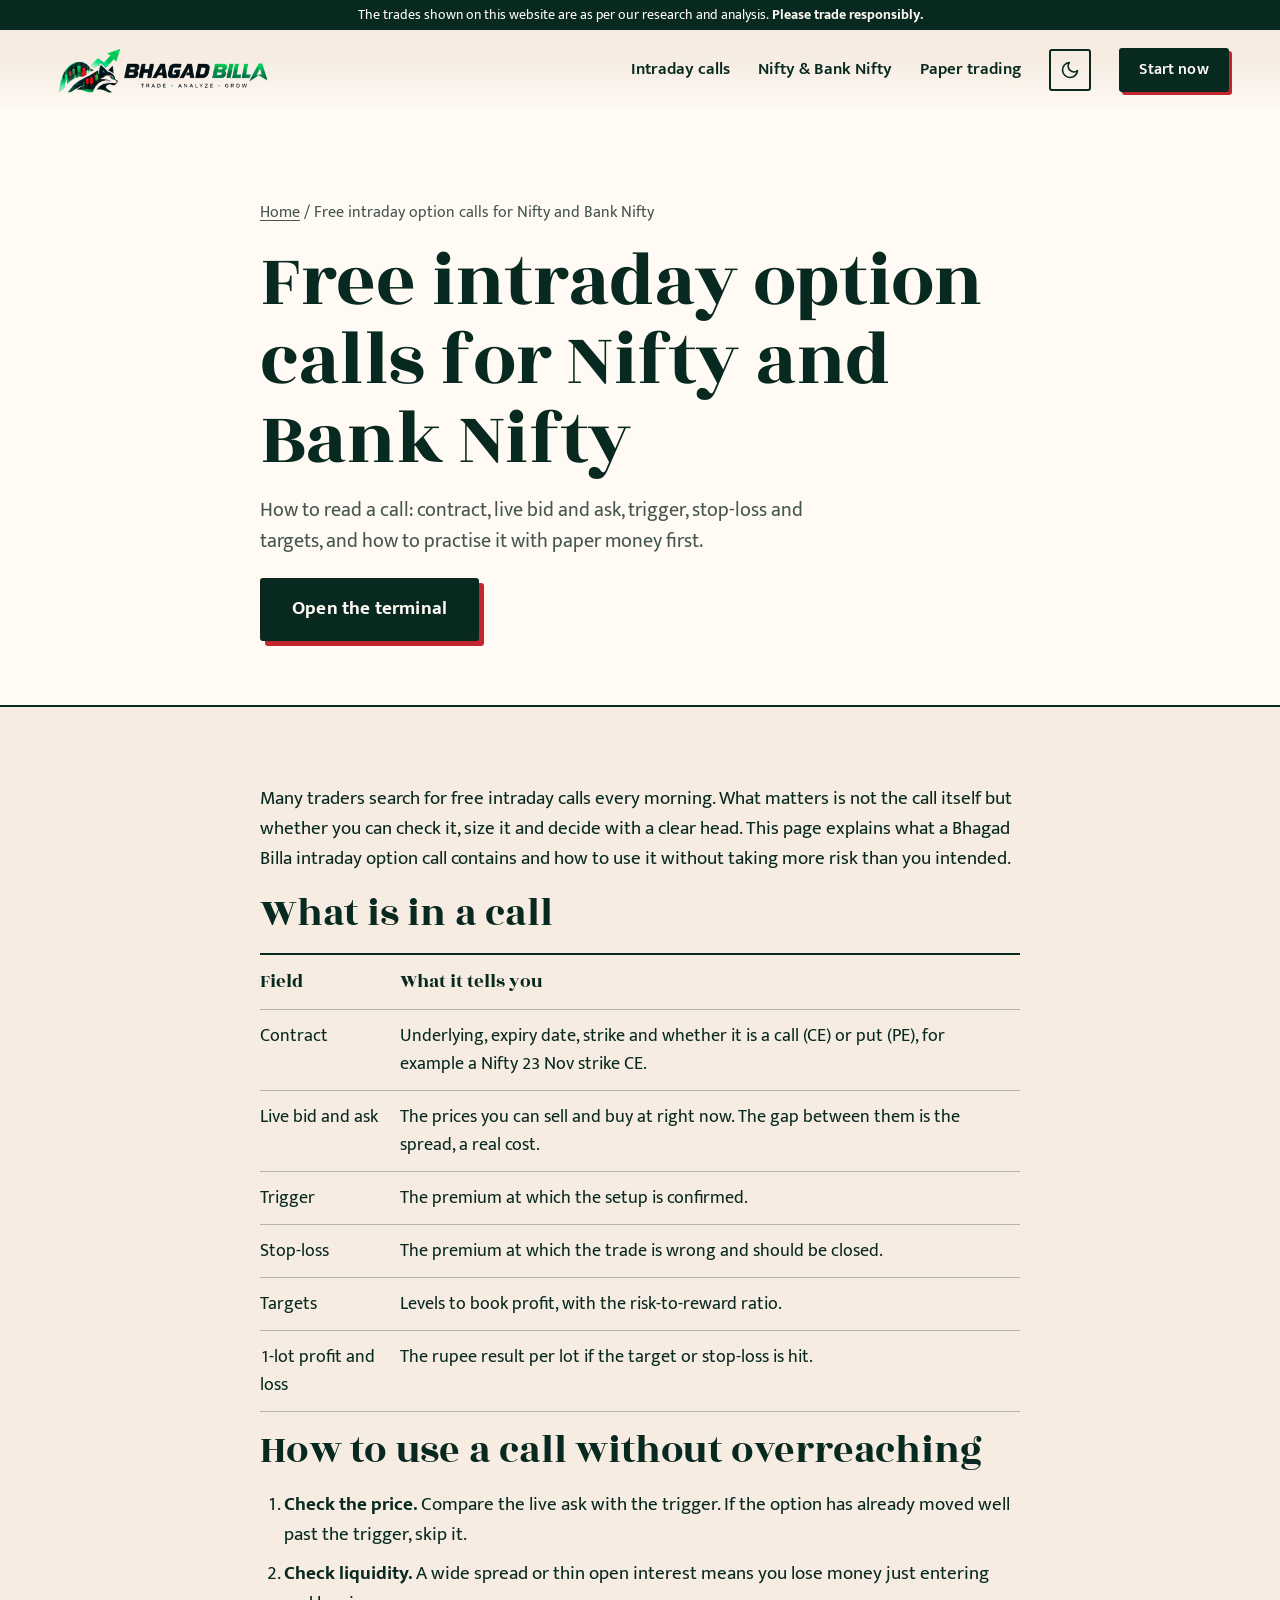
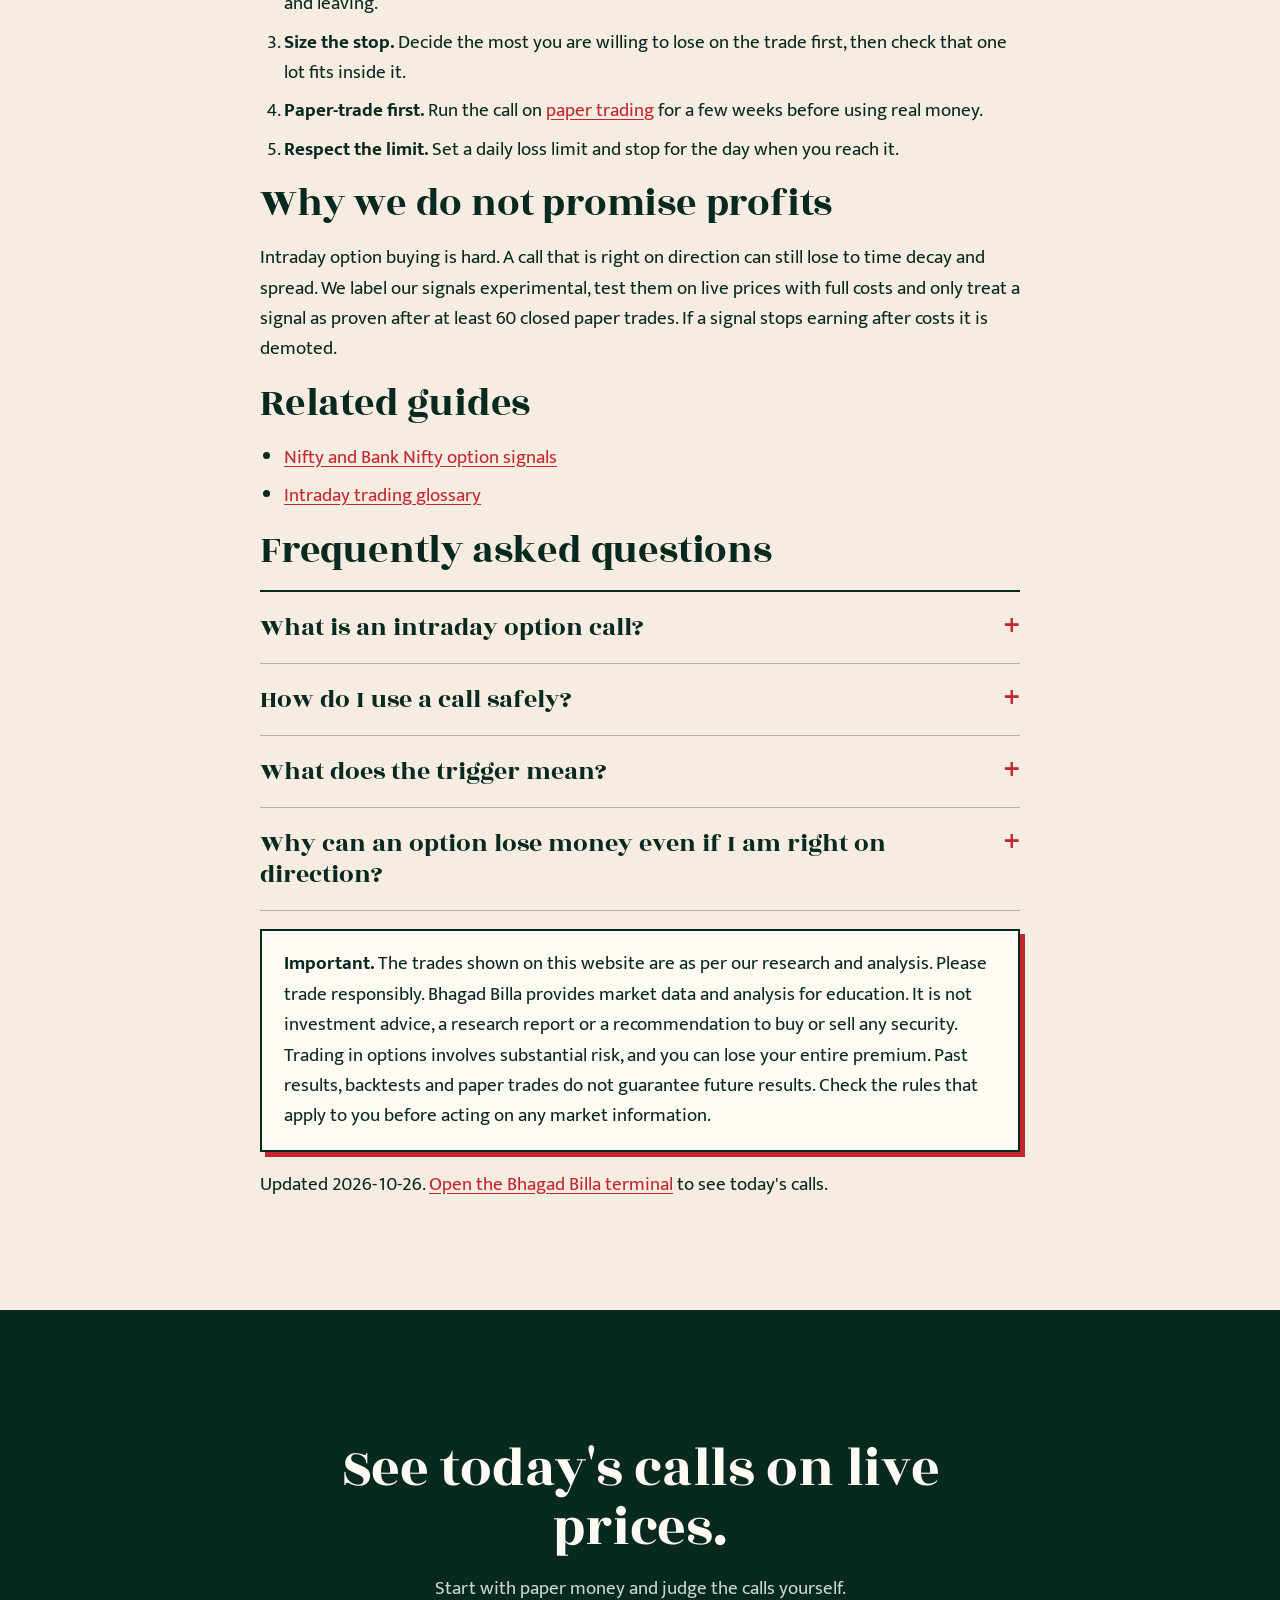
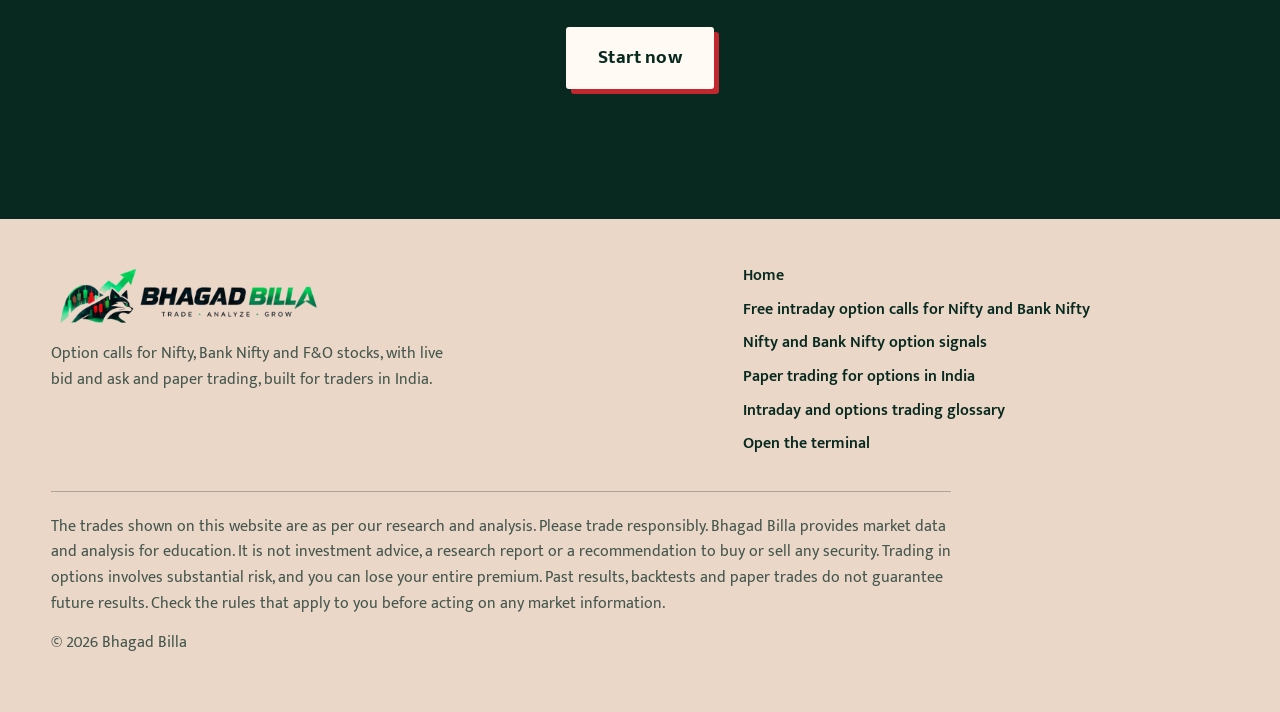
==== free-intraday-option-calls/index.html @ 4a338de1 "feat: initial commit for bhagadbilla.com landing website" ====
<!doctype html>
<html lang="en-IN">
<head>
<meta charset="utf-8">
<meta name="viewport" content="width=device-width, initial-scale=1">
<title>Free Intraday Option Calls: Nifty and Bank Nifty | Bhagad Billa</title>
<meta name="description" content="How to read a call: contract, live bid and ask, trigger, stop-loss and targets, and how to practise it with paper money first.">
<link rel="canonical" href="https://bhagadbilla.com/free-intraday-option-calls/">
<link rel="alternate" hreflang="en-IN" href="https://bhagadbilla.com/free-intraday-option-calls/">
<link rel="alternate" hreflang="x-default" href="https://bhagadbilla.com/free-intraday-option-calls/">
<meta name="ticker-url" content="/api/ticker">
<meta name="robots" content="index,follow,max-image-preview:large,max-snippet:-1,max-video-preview:-1">
<meta name="theme-color" content="#f6ece2">
<meta name="geo.region" content="IN">
<meta name="geo.placename" content="India">
<meta name="language" content="en-IN">
<meta property="og:type" content="article">
<meta property="og:site_name" content="Bhagad Billa">
<meta property="og:locale" content="en_IN">
<meta property="og:title" content="Free Intraday Option Calls: Nifty and Bank Nifty | Bhagad Billa">
<meta property="og:description" content="How to read a call: contract, live bid and ask, trigger, stop-loss and targets, and how to practise it with paper money first.">
<meta property="og:url" content="https://bhagadbilla.com/free-intraday-option-calls/">
<meta property="og:image" content="https://bhagadbilla.com/assets/og.png">
<meta property="og:image:width" content="1200">
<meta property="og:image:height" content="630">
<meta property="og:image:alt" content="Bhagad Billa: paper-craft 3D option chain beside the words See the market move before you put money on it">
<meta name="twitter:card" content="summary_large_image">
<meta name="twitter:title" content="Free Intraday Option Calls: Nifty and Bank Nifty | Bhagad Billa">
<meta name="twitter:description" content="How to read a call: contract, live bid and ask, trigger, stop-loss and targets, and how to practise it with paper money first.">
<meta name="twitter:image" content="https://bhagadbilla.com/assets/og.png">
<link rel="icon" type="image/png" sizes="48x48" href="/assets/favicon-48.png">
<link rel="apple-touch-icon" href="/assets/apple-touch-icon.png">
<link rel="manifest" href="/manifest.webmanifest">
<link rel="preconnect" href="https://fonts.googleapis.com">
<link rel="preconnect" href="https://fonts.gstatic.com" crossorigin>
<link href="https://fonts.googleapis.com/css2?family=Mukta:wght@400;500;600;700&family=Rozha+One&display=swap" rel="stylesheet">
<script>try{var t=localStorage.getItem("bb-theme");document.documentElement.setAttribute("data-theme",t==="dark"?"dark":"light")}catch(e){document.documentElement.setAttribute("data-theme","light")}</script>
<link rel="stylesheet" href="/assets/site.css">
<link rel="stylesheet" href="/assets/theme.css">
<script type="application/ld+json">{"@context": "https://schema.org", "@type": "Organization", "@id": "https://bhagadbilla.com/#org", "name": "Bhagad Billa", "url": "https://bhagadbilla.com/", "logo": "https://bhagadbilla.com/assets/icon.png", "sameAs": ["https://bhagadbilla.tech"], "areaServed": {"@type": "Country", "name": "India"}}</script>
<script type="application/ld+json">{"@context": "https://schema.org", "@type": "WebSite", "@id": "https://bhagadbilla.com/#website", "url": "https://bhagadbilla.com/", "name": "Bhagad Billa", "inLanguage": "en-IN", "publisher": {"@id": "https://bhagadbilla.com/#org"}}</script>
<script type="application/ld+json">{"@context": "https://schema.org", "@type": "BreadcrumbList", "itemListElement": [{"@type": "ListItem", "position": 1, "name": "Home", "item": "https://bhagadbilla.com/"}, {"@type": "ListItem", "position": 2, "name": "Free intraday option calls for Nifty and Bank Nifty", "item": "https://bhagadbilla.com/free-intraday-option-calls/"}]}</script>
<script type="application/ld+json">{"@context": "https://schema.org", "@type": "FAQPage", "mainEntity": [{"@type": "Question", "name": "What is an intraday option call?", "acceptedAnswer": {"@type": "Answer", "text": "It is a suggestion to buy a call (CE) or put (PE) option and close it the same day, with a trigger price to enter, a stop-loss to limit the loss and one or more targets to book profit."}}, {"@type": "Question", "name": "How do I use a call safely?", "acceptedAnswer": {"@type": "Answer", "text": "Check the live bid, ask and spread, size the trade so that a stop-loss hit is a loss you can afford, practise on paper first, and never average down on a losing option."}}, {"@type": "Question", "name": "What does the trigger mean?", "acceptedAnswer": {"@type": "Answer", "text": "The trigger is the premium level at which the setup is confirmed. If the price has already run far above it, the call is stale and is better skipped."}}, {"@type": "Question", "name": "Why can an option lose money even if I am right on direction?", "acceptedAnswer": {"@type": "Answer", "text": "Options lose value with time (theta), can lose value when volatility falls, and cost you the bid-ask spread on entry and exit. A small correct move may not cover these."}}]}</script>
<script type="application/ld+json">{"@context": "https://schema.org", "@type": "Article", "headline": "Free intraday option calls for Nifty and Bank Nifty", "description": "How to read a call: contract, live bid and ask, trigger, stop-loss and targets, and how to practise it with paper money first.", "inLanguage": "en-IN", "dateModified": "2026-10-26", "datePublished": "2026-10-26", "mainEntityOfPage": "https://bhagadbilla.com/free-intraday-option-calls/", "author": {"@id": "https://bhagadbilla.com/#org"}, "publisher": {"@id": "https://bhagadbilla.com/#org"}, "image": "https://bhagadbilla.com/assets/og.png"}</script>
</head>
<body>
<a class="skip" href="#main">Skip to content</a>
<div class="notice" role="note">The trades shown on this website are as per our research and analysis.&nbsp;<b>Please trade responsibly.</b></div>
<header class="top solid">
  <a class="brand" href="/" aria-label="Bhagad Billa home"><img class="l-light" src="/assets/logo-lockup.png" width="378" height="88" alt="Bhagad Billa: trade, analyze, grow"><img class="l-dark" src="/assets/logo-lockup-dark.png" width="378" height="88" alt="" aria-hidden="true"></a>
  <nav aria-label="Main">
    <a href="/free-intraday-option-calls/">Intraday calls</a>
    <a href="/nifty-bank-nifty-option-signals/">Nifty &amp; Bank Nifty</a>
    <a href="/paper-trading-india/">Paper trading</a>
    <button class="theme-toggle" type="button" aria-label="Switch to dark mode" aria-pressed="false"><svg class="moon" viewBox="0 0 24 24" fill="none" stroke="currentColor" stroke-width="2" stroke-linecap="round" stroke-linejoin="round" aria-hidden="true"><path d="M21 12.8A9 9 0 1 1 11.2 3a7 7 0 0 0 9.8 9.8z"/></svg><svg class="sun" viewBox="0 0 24 24" fill="none" stroke="currentColor" stroke-width="2" stroke-linecap="round" aria-hidden="true"><circle cx="12" cy="12" r="4"/><path d="M12 2v2M12 20v2M4.9 4.9l1.4 1.4M17.7 17.7l1.4 1.4M2 12h2M20 12h2M4.9 19.1l1.4-1.4M17.7 6.3l1.4-1.4"/></svg></button>
    <a class="btn small" href="https://bhagadbilla.tech">Start now</a>
  </nav>
</header>

<main id="main">
  <header class="page-hero"><div class="narrow">
    <p class="crumbs"><a href="/">Home</a> / Free intraday option calls for Nifty and Bank Nifty</p>
    <h1 style="font-size:clamp(42px,6vw,80px)">Free intraday option calls for Nifty and Bank Nifty</h1>
    <p class="lede">How to read a call: contract, live bid and ask, trigger, stop-loss and targets, and how to practise it with paper money first.</p>
    <div class="cta-row"><a class="btn" href="https://bhagadbilla.tech">Open the terminal</a></div>
  </div></header>
  <article class="prose"><div class="narrow">

    <p>Many traders search for free intraday calls every morning. What matters is not the call itself but whether you can check it, size it and decide with a clear head. This page explains what a Bhagad Billa intraday option call contains and how to use it without taking more risk than you intended.</p>
    <h2>What is in a call</h2>
    <table><thead><tr><th>Field</th><th>What it tells you</th></tr></thead><tbody>
      <tr><td>Contract</td><td>Underlying, expiry date, strike and whether it is a call (CE) or put (PE), for example a Nifty 23 Nov strike CE.</td></tr>
      <tr><td>Live bid and ask</td><td>The prices you can sell and buy at right now. The gap between them is the spread, a real cost.</td></tr>
      <tr><td>Trigger</td><td>The premium at which the setup is confirmed.</td></tr>
      <tr><td>Stop-loss</td><td>The premium at which the trade is wrong and should be closed.</td></tr>
      <tr><td>Targets</td><td>Levels to book profit, with the risk-to-reward ratio.</td></tr>
      <tr><td>1-lot profit and loss</td><td>The rupee result per lot if the target or stop-loss is hit.</td></tr>
    </tbody></table>
    <h2>How to use a call without overreaching</h2>
    <ol>
      <li><b>Check the price.</b> Compare the live ask with the trigger. If the option has already moved well past the trigger, skip it.</li>
      <li><b>Check liquidity.</b> A wide spread or thin open interest means you lose money just entering and leaving.</li>
      <li><b>Size the stop.</b> Decide the most you are willing to lose on the trade first, then check that one lot fits inside it.</li>
      <li><b>Paper-trade first.</b> Run the call on <a href="/paper-trading-india/">paper trading</a> for a few weeks before using real money.</li>
      <li><b>Respect the limit.</b> Set a daily loss limit and stop for the day when you reach it.</li>
    </ol>
    <h2>Why we do not promise profits</h2>
    <p>Intraday option buying is hard. A call that is right on direction can still lose to time decay and spread. We label our signals experimental, test them on live prices with full costs and only treat a signal as proven after at least 60 closed paper trades. If a signal stops earning after costs it is demoted.</p>
    <h2>Related guides</h2>
    <ul><li><a href="/nifty-bank-nifty-option-signals/">Nifty and Bank Nifty option signals</a></li><li><a href="/intraday-trading-glossary/">Intraday trading glossary</a></li></ul>

<h2>Frequently asked questions</h2><div class="faq"><details><summary>What is an intraday option call?</summary><p>It is a suggestion to buy a call (CE) or put (PE) option and close it the same day, with a trigger price to enter, a stop-loss to limit the loss and one or more targets to book profit.</p></details><details><summary>How do I use a call safely?</summary><p>Check the live bid, ask and spread, size the trade so that a stop-loss hit is a loss you can afford, practise on paper first, and never average down on a losing option.</p></details><details><summary>What does the trigger mean?</summary><p>The trigger is the premium level at which the setup is confirmed. If the price has already run far above it, the call is stale and is better skipped.</p></details><details><summary>Why can an option lose money even if I am right on direction?</summary><p>Options lose value with time (theta), can lose value when volatility falls, and cost you the bid-ask spread on entry and exit. A small correct move may not cover these.</p></details></div>
    <div class="callout"><b>Important.</b> The trades shown on this website are as per our research and analysis. Please trade responsibly. Bhagad Billa provides market data and analysis for education. It is not investment advice, a research report or a recommendation to buy or sell any security. Trading in options involves substantial risk, and you can lose your entire premium. Past results, backtests and paper trades do not guarantee future results. Check the rules that apply to you before acting on any market information.</div>
    <p>Updated 2026-10-26. <a href="https://bhagadbilla.tech">Open the Bhagad Billa terminal</a> to see today's calls.</p>
  </div></article>
  <section class="block closing"><div class="wrap"><h2>See today's calls on live prices.</h2>
    <p class="sub">Start with paper money and judge the calls yourself.</p><div class="cta-row"><a class="btn" href="https://bhagadbilla.tech">Start now</a></div></div></section>
</main>

<footer>
  <div class="wrap">
    <div class="cols">
      <div><a class="brand" href="/"><img class="l-light" src="/assets/logo-lockup.png" width="378" height="88" alt="Bhagad Billa: trade, analyze, grow"><img class="l-dark" src="/assets/logo-lockup-dark.png" width="378" height="88" alt="" aria-hidden="true"></a>
        <p style="margin-top:14px;max-width:46ch">Option calls for Nifty, Bank Nifty and F&amp;O stocks, with live bid and ask and paper trading, built for traders in India.</p></div>
      <nav aria-label="Footer"><a href="/">Home</a><a href="/free-intraday-option-calls/">Free intraday option calls for Nifty and Bank Nifty</a><a href="/nifty-bank-nifty-option-signals/">Nifty and Bank Nifty option signals</a><a href="/paper-trading-india/">Paper trading for options in India</a><a href="/intraday-trading-glossary/">Intraday and options trading glossary</a><a href="https://bhagadbilla.tech">Open the terminal</a></nav>
    </div>
    <p class="legal">The trades shown on this website are as per our research and analysis. Please trade responsibly. Bhagad Billa provides market data and analysis for education. It is not investment advice, a research report or a recommendation to buy or sell any security. Trading in options involves substantial risk, and you can lose your entire premium. Past results, backtests and paper trades do not guarantee future results. Check the rules that apply to you before acting on any market information.</p>
    <p style="margin-top:14px">&copy; <span id="yr">2026</span> Bhagad Billa</p>
  </div>
</footer>
<script src="/assets/site.js" defer></script>
<script src="/assets/theme.js" defer></script>
</body>
</html>
---- assets/site.css ----
:root{
  --paper:#f6ece2;--paper-2:#fffaf4;--paper-3:#ead7c7;
  --ink:#08291f;--ink-2:#14503c;--muted:#44564d;
  --up:#0f8a52;--down:#c2262e;
  --rule:rgba(14,47,38,.28);
  --display:"Rozha One",Georgia,"Times New Roman",serif;
  --body:"Mukta","Segoe UI",system-ui,sans-serif;
}
*{box-sizing:border-box;margin:0;padding:0}
html{scroll-behavior:smooth}
body{background:var(--paper);color:var(--ink);font-family:var(--body);font-size:19px;line-height:1.6;-webkit-font-smoothing:antialiased;font-variant-numeric:tabular-nums}
a{color:inherit}
img,svg{max-width:100%}
:focus-visible{outline:3px solid var(--down);outline-offset:3px}
.skip{position:absolute;left:-999px;top:8px;background:var(--ink);color:var(--paper-2);padding:10px 16px;z-index:50}
.skip:focus{left:8px}

/* header */
.top{position:fixed;inset:0 0 auto 0;z-index:20;display:flex;align-items:center;justify-content:space-between;padding:14px max(20px,4vw);background:linear-gradient(var(--paper) 40%,rgba(var(--fade),0))}
.top.solid{background:var(--paper);border-bottom:2px solid var(--ink)}
.brand{display:flex;align-items:center;gap:11px;text-decoration:none;font-family:var(--display);font-size:22px;line-height:1}
.brand img{display:block;height:52px;width:auto}
.top nav{display:flex;gap:28px;align-items:center}
.top nav a{text-decoration:none;font-weight:600;font-size:17px}
.top nav a:not(.btn):hover{text-decoration:underline;text-decoration-thickness:2px;text-underline-offset:5px}

.btn{display:inline-flex;align-items:center;justify-content:center;padding:14px 30px;border-radius:3px;background:var(--ink);color:var(--paper-2);font-family:var(--body);font-weight:700;font-size:19px;letter-spacing:.01em;text-decoration:none;border:2px solid var(--ink);cursor:pointer;box-shadow:5px 5px 0 var(--down);transition:transform .14s ease,box-shadow .14s ease}
.btn:hover{transform:translate(-2px,-2px);box-shadow:7px 7px 0 var(--down)}
.btn:active{transform:translate(3px,3px);box-shadow:2px 2px 0 var(--down)}
.btn.small{padding:7px 18px;font-size:16px;box-shadow:3px 3px 0 var(--down)}
.btn.ghost{background:transparent;color:var(--ink);box-shadow:none}
.btn.ghost:hover{background:var(--paper-2);transform:none;box-shadow:none}
.top nav a.btn,.top nav a.btn:hover{color:var(--paper-2)}

/* hero */
.hero{position:relative;min-height:100svh;display:flex;flex-direction:column;justify-content:flex-end;overflow:hidden;background:var(--paper)}
#scene{position:absolute;inset:0;width:100%;height:100%;display:block}
.hero::after{content:"";position:absolute;inset:0;pointer-events:none;background:linear-gradient(90deg,var(--paper) 0%,rgba(var(--fade),.9) 36%,rgba(var(--fade),0) 62%)}
.hero-inner{position:relative;z-index:5;padding:104px max(20px,4vw) 28px}
.hero-copy{max-width:640px}
h1{font-family:var(--display);font-weight:400;font-size:clamp(38px,5.2vw,78px);line-height:1.03;letter-spacing:-.01em}
.lede{margin-top:22px;max-width:50ch;color:var(--muted);font-size:clamp(19px,1.6vw,22px);line-height:1.5}
.cta-row{display:flex;flex-wrap:wrap;gap:20px;margin-top:28px}
.fine{margin-top:22px;color:var(--muted);font-size:15.5px;max-width:58ch}
.scene-cap{position:absolute;right:max(20px,4vw);top:84px;z-index:6;font-size:14.5px;color:var(--muted);text-align:right;max-width:34ch;line-height:1.4}
.scene-cap i{display:inline-block;width:11px;height:11px;margin:0 5px 0 12px;vertical-align:-1px}
#tip{position:fixed;z-index:30;pointer-events:none;opacity:0;transition:opacity .12s;background:var(--ink);color:var(--paper-2);padding:8px 12px;font-size:15px;max-width:270px;border-radius:3px}

/* live market row */
.mkt{position:relative;z-index:7;display:grid;grid-template-columns:repeat(3,1fr);border-top:2px solid var(--ink);background:rgba(var(--fade),.92);backdrop-filter:blur(3px)}
.mkt[hidden]{display:none}
.mkt-head,.mkt-foot{grid-column:1/-1;padding:10px max(20px,4vw)}
.mkt-head{display:flex;align-items:center;gap:14px;border-bottom:1px solid var(--rule)}
.mkt-foot{font-size:13.5px;color:var(--muted);border-top:1px solid var(--rule)}
.pill{display:inline-flex;align-items:center;gap:8px;font-size:15px;font-weight:700}
.pill::before{content:"";width:10px;height:10px;border-radius:50%;background:currentColor}
.pill.live{color:var(--up)}.pill.live::before{animation:pulse 1.5s infinite}
.pill.closed{color:var(--down)}
@keyframes pulse{50%{opacity:.2}}
.mkt-row{display:flex;flex-direction:column;padding:14px max(20px,2vw) 12px;border-right:1px solid var(--rule)}
.mkt-row:nth-of-type(4){border-right:0}
.mkt-name{font-weight:700;font-size:15.5px;letter-spacing:.02em;color:var(--muted)}
.mkt-px{font-family:var(--display);font-size:clamp(28px,3.4vw,46px);line-height:1.1}
.mkt-chg{font-weight:700;font-size:17px}
.up{color:var(--up)}.down{color:var(--down)}
.flash-up{animation:fu 1s}.flash-down{animation:fd 1s}
@keyframes fu{from{background:rgba(23,114,79,.25)}}
@keyframes fd{from{background:rgba(181,36,42,.22)}}

/* ticker tape */
.ticker{background:var(--ink);color:var(--paper-2);overflow:hidden;white-space:nowrap}
.ticker .track{display:inline-flex;gap:46px;padding:13px 0;animation:slide 60s linear infinite;font-weight:600;font-size:17px}
.ticker .track b{color:var(--paper-2);font-weight:700}
.ticker .track b.up,.ticker .track em.up{color:#8fe0b6}
.ticker .track b.down,.ticker .track em.down{color:#ff9b96}
.ticker .track em{font-style:normal;font-size:15px;margin-left:3px}
@keyframes slide{to{transform:translateX(-33.33%)}}

/* sections */
section.block{padding:clamp(70px,10vw,130px) max(20px,4vw)}
section.alt{background:var(--paper-2);border-block:2px solid var(--ink)}
.wrap{max-width:1180px;margin:0 auto}
.narrow{max-width:760px;margin:0 auto}
h2{font-family:var(--display);font-weight:400;font-size:clamp(32px,4.4vw,58px);line-height:1.05;letter-spacing:-.005em;max-width:20ch}
h3{font-family:var(--display);font-weight:400;font-size:24px;line-height:1.15}
.sub{margin-top:18px;color:var(--muted);max-width:58ch}

/* specimen slip */
.specimen{display:grid;grid-template-columns:minmax(0,.95fr) minmax(0,1.05fr);gap:clamp(30px,6vw,90px);align-items:start;margin-top:56px}
.slip{position:relative;background:var(--paper-2);border:2px solid var(--ink);padding:26px 26px 22px;box-shadow:8px 8px 0 var(--ink);transform:rotate(-1.2deg)}
.slip .stamp{position:absolute;top:-16px;right:18px;background:var(--down);color:var(--paper-2);font-weight:700;font-size:14px;padding:3px 12px;transform:rotate(3deg)}
.slip h3{font-size:30px}
.slip table{width:100%;border-collapse:collapse;margin-top:16px;font-size:18px}
.slip td{padding:9px 0;border-top:1px dashed var(--rule)}
.slip td:last-child{text-align:right;font-weight:700}
.slip .note{margin-top:14px;padding-top:12px;border-top:2px solid var(--ink);font-size:14.5px;color:var(--muted)}
.defs{display:grid;gap:0}
.defs div{padding:20px 0 20px 22px;border-left:4px solid var(--ink);border-bottom:1px solid var(--rule)}
.defs div:nth-child(2){border-left-color:var(--up)}
.defs div:nth-child(3){border-left-color:var(--down)}
.defs div:nth-child(4){border-left-color:var(--ink-2)}
.defs h3{margin-bottom:6px}
.defs p{color:var(--muted);max-width:52ch}

/* steps */
.steps{list-style:none;counter-reset:s;margin-top:54px;display:grid;grid-template-columns:repeat(5,1fr);gap:0;border-top:2px solid var(--ink)}
.steps li{counter-increment:s;padding:24px 22px 8px 0;margin-right:22px;border-right:1px solid var(--rule)}
.steps li:last-child{border-right:0;margin-right:0}
.steps li::before{content:counter(s);display:block;font-family:var(--display);font-size:64px;line-height:1;color:var(--down);margin-bottom:12px}
.steps h3{font-size:22px;margin-bottom:8px}
.steps p{color:var(--muted);font-size:17px;line-height:1.5}

/* contents list */
.toc{margin-top:46px;border-top:2px solid var(--ink)}
.toc a{display:flex;align-items:baseline;gap:14px;padding:20px 0;border-bottom:1px solid var(--rule);text-decoration:none}
.toc a:hover .t{color:var(--down)}
.toc .t{font-family:var(--display);font-size:clamp(22px,2.6vw,32px);line-height:1.1}
.toc .lead{flex:1;border-bottom:2px dotted var(--rule);transform:translateY(-5px);min-width:30px}
.toc .d{color:var(--muted);font-size:17px;max-width:34ch;text-align:right}

/* ledger */
.proof{display:grid;grid-template-columns:1fr 1fr;gap:clamp(30px,6vw,90px);align-items:start}
.ledger{border:2px solid var(--ink);background:var(--paper);box-shadow:8px 8px 0 var(--ink)}
.ledger h3{padding:16px 22px;border-bottom:2px solid var(--ink);background:var(--ink);color:var(--paper-2);font-size:22px}
.ledger ul{list-style:none}
.ledger li{display:grid;grid-template-columns:120px 1fr;gap:12px;padding:16px 22px;border-top:1px solid var(--rule);color:var(--muted);font-size:17.5px;line-height:1.45}
.ledger li:first-child{border-top:0}
.ledger li b{color:var(--ink);font-weight:700}

/* faq */
.faq{margin-top:44px;border-top:2px solid var(--ink)}
.faq details{border-bottom:1px solid var(--rule);padding:20px 0}
.faq summary{cursor:pointer;list-style:none;font-family:var(--display);font-size:clamp(20px,2.2vw,26px);line-height:1.2;display:flex;justify-content:space-between;gap:20px}
.faq summary::-webkit-details-marker{display:none}
.faq summary::after{content:"+";color:var(--down);font-family:var(--body);font-weight:700;font-size:28px;line-height:1}
.faq details[open] summary::after{content:"\2212"}
.faq p{margin-top:14px;color:var(--muted);max-width:66ch}

/* article pages */
.page-hero{padding:clamp(120px,15vw,170px) max(20px,4vw) clamp(40px,6vw,64px);background:var(--paper-2);border-bottom:2px solid var(--ink)}
.page-hero h1{font-size:clamp(36px,5.4vw,72px)}
.crumbs{font-size:16px;color:var(--muted);margin-bottom:16px}
.crumbs a{text-decoration:underline;text-underline-offset:3px}
.prose{padding:clamp(40px,6vw,80px) max(20px,4vw) clamp(60px,9vw,110px)}
.prose .narrow>*+*{margin-top:18px}
.prose h2{margin-top:54px;max-width:none;font-size:clamp(28px,3.2vw,40px)}
.prose h3{margin-top:28px}
.prose ul,.prose ol{padding-left:24px}.prose li+li{margin-top:8px}
.prose a{color:var(--down);text-underline-offset:3px}
.prose table{width:100%;border-collapse:collapse;font-size:17.5px;border-top:2px solid var(--ink)}
.prose th,.prose td{text-align:left;padding:12px 14px 12px 0;border-bottom:1px solid var(--rule);vertical-align:top}
.prose th{font-family:var(--display);font-weight:400;font-size:19px}
.callout{border:2px solid var(--ink);background:var(--paper-2);padding:18px 22px;box-shadow:5px 5px 0 var(--down)}

.closing{background:var(--ink);color:var(--paper-2);text-align:center;border-top:2px solid var(--ink)}
.closing h2{margin:0 auto}.closing .sub{margin:16px auto 0;color:#c9d6cf}.closing .cta-row{justify-content:center}
.closing .btn{background:var(--paper-2);color:var(--ink);border-color:var(--paper-2);box-shadow:5px 5px 0 var(--down)}

footer{padding:44px max(20px,4vw) 56px;background:var(--paper-3);border-top:2px solid var(--ink);font-size:16px;color:var(--muted)}
footer .cols{display:grid;grid-template-columns:1.3fr 1fr;gap:30px 60px}
footer nav{display:grid;gap:8px;align-content:start}
footer nav a{text-decoration:none;font-weight:600;color:var(--ink)}footer nav a:hover{text-decoration:underline}
footer .brand{color:var(--ink)}footer .brand img{height:64px}
footer .legal{margin-top:34px;padding-top:22px;border-top:1px solid var(--rule);max-width:100ch}

@media (max-width:980px){
  .specimen,.proof,footer .cols{grid-template-columns:1fr}
  .steps{grid-template-columns:1fr}
  .steps li{border-right:0;border-bottom:1px solid var(--rule);margin:0;padding:20px 0}
  .toc .d{display:none}
  .top nav a:not(.btn){display:none}
  .mkt{grid-template-columns:1fr}
  .mkt-row{border-right:0;border-top:1px solid var(--rule);flex-direction:row;align-items:baseline;justify-content:space-between;gap:12px;flex-wrap:wrap}
  .scene-cap{display:none}
  .hero::after{background:linear-gradient(0deg,var(--paper) 14%,rgba(var(--fade),.8) 55%,rgba(var(--fade),.2) 100%)}
  .ledger li{grid-template-columns:1fr}
}
@media (prefers-reduced-motion:reduce){
  html{scroll-behavior:auto}.btn{transition:none}.ticker .track{animation:none}
}

/* compliance notice, fixed above the header on every page */
.notice{position:fixed;inset:0 0 auto 0;z-index:30;height:30px;display:flex;align-items:center;justify-content:center;padding:0 12px;background:var(--ink);color:var(--paper-2);font-size:14px;text-align:center;white-space:nowrap;overflow:hidden;text-overflow:ellipsis}
.notice b{font-weight:700}
.top{top:30px}
.hero-inner{padding-top:134px}
.page-hero{padding-top:clamp(150px,17vw,200px)}
:root[data-theme="dark"] .notice{background:#031510;color:var(--ink);border-bottom:1px solid var(--rule)}
@media (max-width:640px){.notice{font-size:12px;height:auto;min-height:30px;white-space:normal;padding:4px 10px;line-height:1.25}.top{top:40px}.hero-inner{padding-top:150px}}
.scene-cap{top:122px}
.btn{white-space:nowrap}
@media (max-width:640px){.btn.small{padding:7px 14px;font-size:15px}.brand img{height:44px}}
.hero-inner{padding-top:104px}
.fine{max-width:72ch}
.scene-cap{background:rgba(var(--fade),.82);padding:6px 10px;border-radius:3px}
h1{font-size:clamp(36px,4.5vw,66px)}
.page-hero h1{font-size:clamp(34px,5vw,68px)}
.hero-inner{padding-top:92px;padding-bottom:20px}
.lede{margin-top:16px}.cta-row{margin-top:22px}.fine{margin-top:14px;font-size:14.5px}
@media (max-width:980px){.hero-inner{padding-top:150px}}
---- assets/theme.css ----
/* Ivory (default) + deep-emerald dark. Loaded after site.css; only tokens and the few places that need theme-specific values. */
:root{
  --paper:#f6ece2;--paper-2:#fffaf4;--paper-3:#ead7c7;
  --ink:#08291f;--ink-2:#14503c;--muted:#44564d;
  --up:#0f8a52;--down:#c2262e;
  --rule:rgba(8,41,31,.28);
  --shadow:#08291f;
  --fade:246,236,226;
}
:root[data-theme="dark"]{
  --paper:#07211b;--paper-2:#0d2d24;--paper-3:#0a261e;
  --ink:#e9f2ea;--ink-2:#b9d3c3;--muted:#a8bdb0;
  --up:#46d98f;--down:#ff7b75;
  --rule:rgba(233,242,234,.2);
  --shadow:#02100c;
  --fade:7,33,27;
  color-scheme:dark;
}
.top{background:linear-gradient(var(--paper) 40%,rgba(var(--fade),0))}
.top.solid{background:var(--paper)}
.hero::after{background:linear-gradient(90deg,var(--paper) 0%,rgba(var(--fade),.9) 36%,rgba(var(--fade),0) 62%)}
.mkt{background:rgba(var(--fade),.9)}
.slip,.ledger,.callout{box-shadow:8px 8px 0 var(--shadow)}
.callout{box-shadow:5px 5px 0 var(--down)}
@media (max-width:980px){.hero::after{background:linear-gradient(0deg,var(--paper) 14%,rgba(var(--fade),.8) 55%,rgba(var(--fade),.2) 100%)}}

/* logos swap with the theme */
.brand .l-dark{display:none}
:root[data-theme="dark"] .brand .l-light{display:none}
:root[data-theme="dark"] .brand .l-dark{display:block}

/* dark-only fixes where "ink" is used as a surface */
:root[data-theme="dark"] .ticker{background:#031510;border-block:1px solid var(--rule)}
:root[data-theme="dark"] .ticker .track b{color:var(--ink)}
:root[data-theme="dark"] .ledger h3{background:var(--paper-3);color:var(--ink);border-bottom-color:var(--rule)}
:root[data-theme="dark"] .closing{background:#0f3a2e;color:var(--ink)}
:root[data-theme="dark"] .closing .sub{color:var(--muted)}
:root[data-theme="dark"] .closing .btn{background:var(--ink);color:#07211b;border-color:var(--ink)}
:root[data-theme="dark"] footer{background:#05160f}
:root[data-theme="dark"] .skip{color:#07211b}
:root[data-theme="dark"] #tip{background:var(--ink);color:#07211b}
:root[data-theme="dark"] .btn{color:#07211b}
:root[data-theme="dark"] .top nav a.btn,:root[data-theme="dark"] .top nav a.btn:hover{color:#07211b}
:root[data-theme="dark"] .btn.ghost{color:var(--ink);background:transparent}
:root[data-theme="dark"] .btn.ghost:hover{background:var(--paper-2)}
:root[data-theme="dark"] .slip .stamp{color:#07211b}

/* toggle */
.theme-toggle{display:inline-grid;place-items:center;width:42px;height:42px;border:2px solid var(--ink);background:transparent;color:var(--ink);border-radius:3px;cursor:pointer}
.theme-toggle:hover{background:var(--paper-2)}
.theme-toggle svg{width:20px;height:20px}
.theme-toggle .sun{display:none}
:root[data-theme="dark"] .theme-toggle .sun{display:block}
:root[data-theme="dark"] .theme-toggle .moon{display:none}
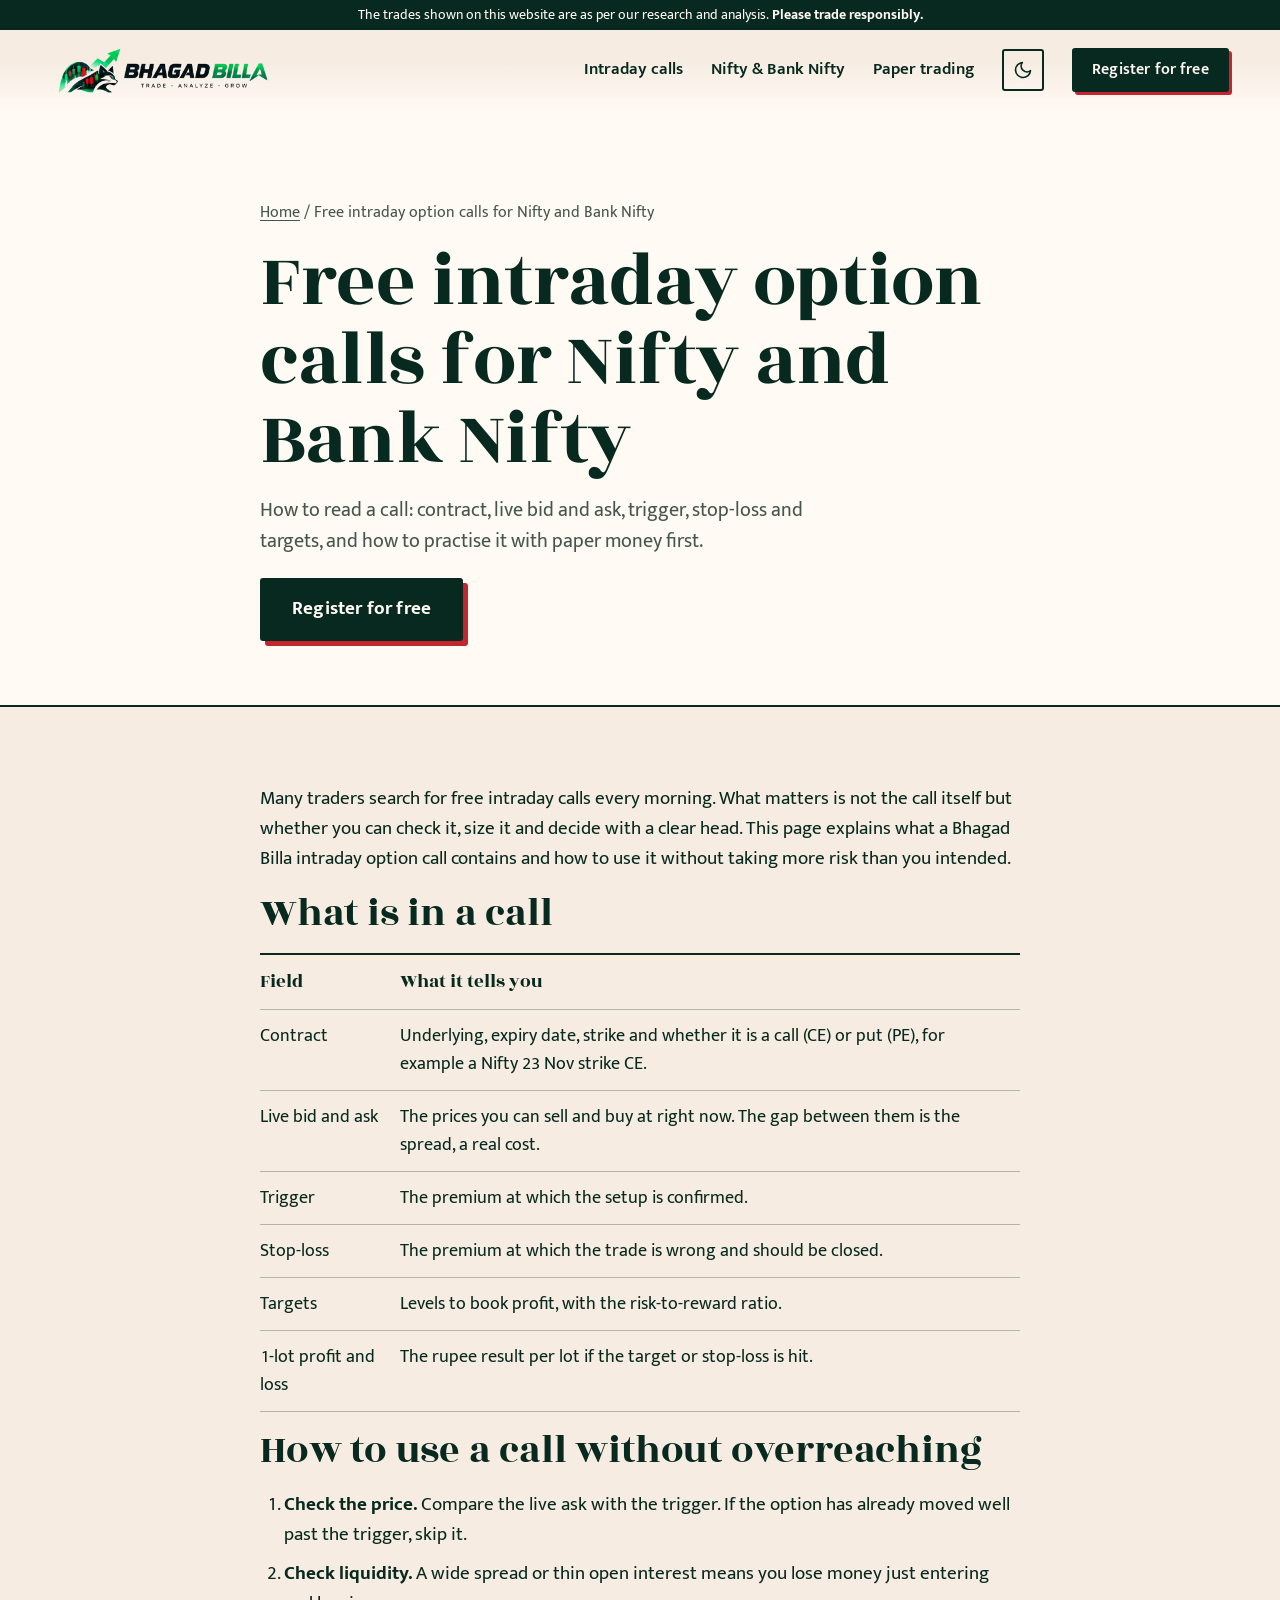
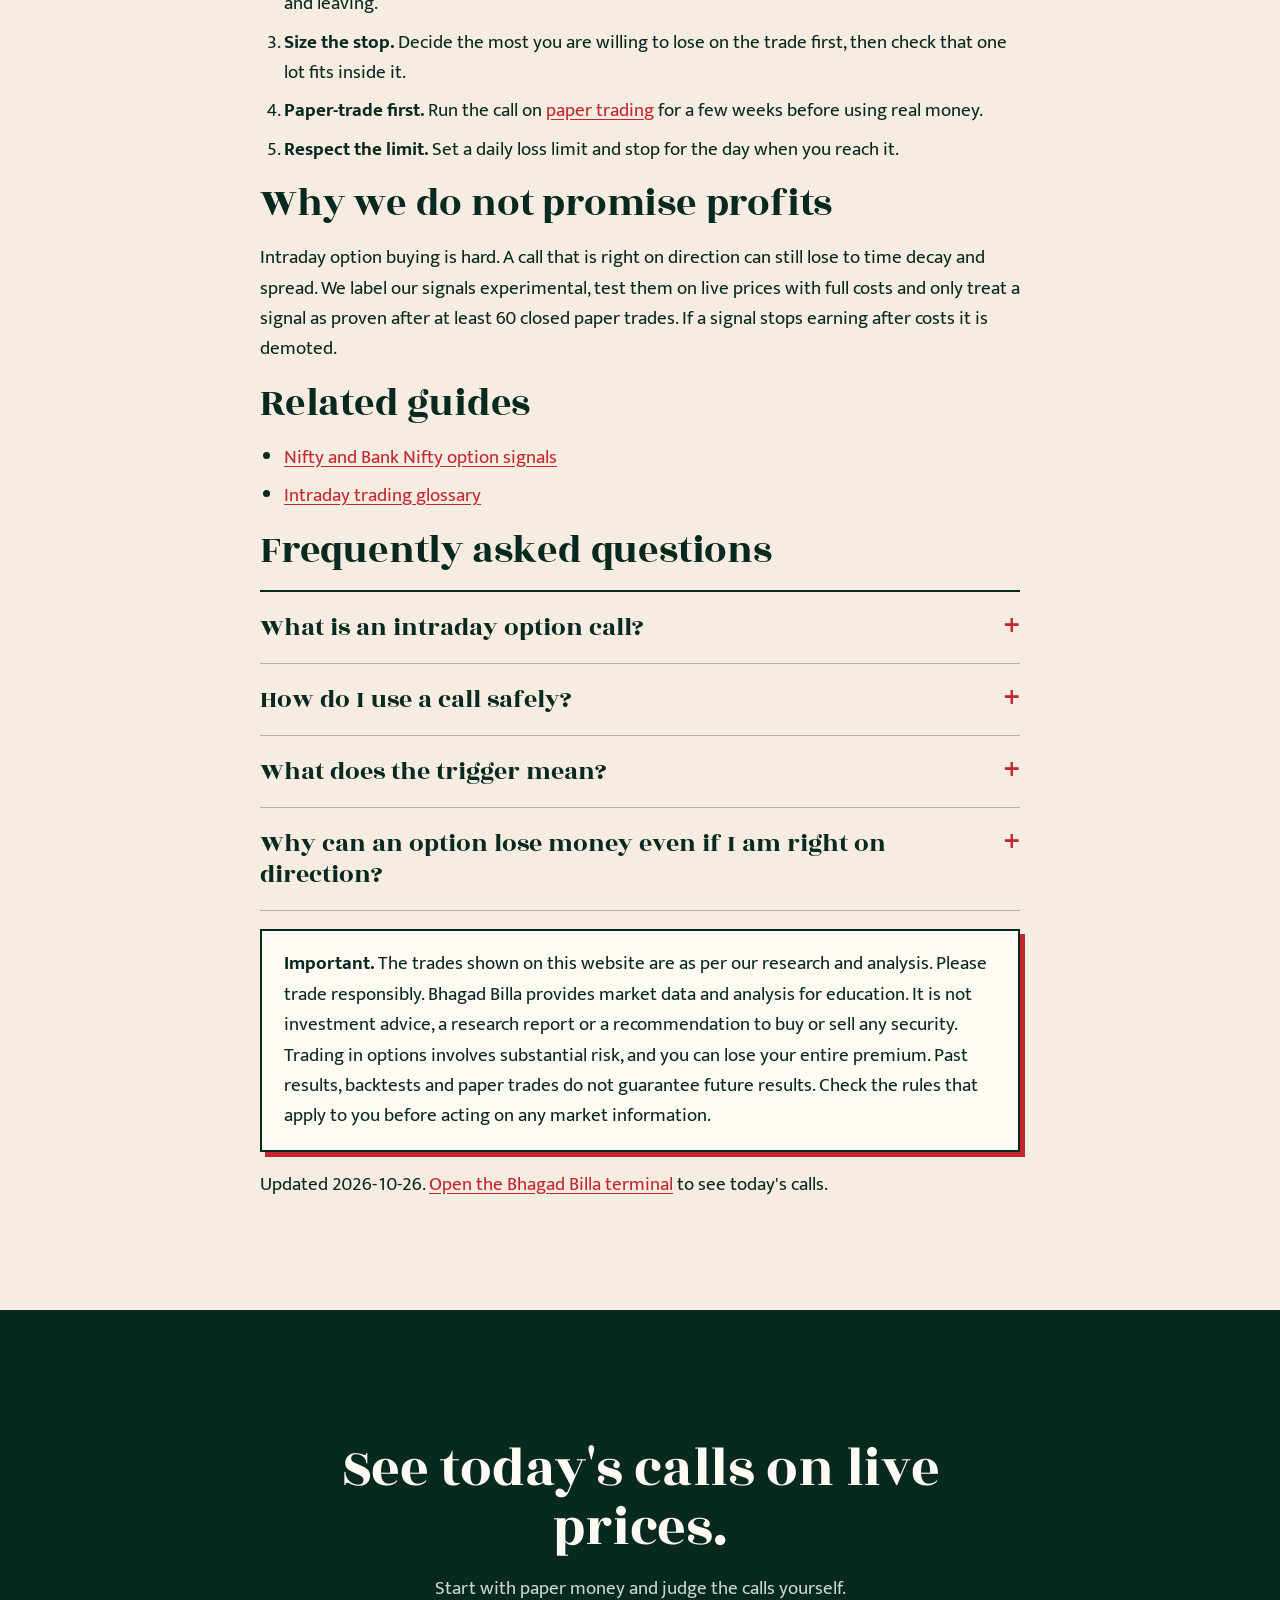
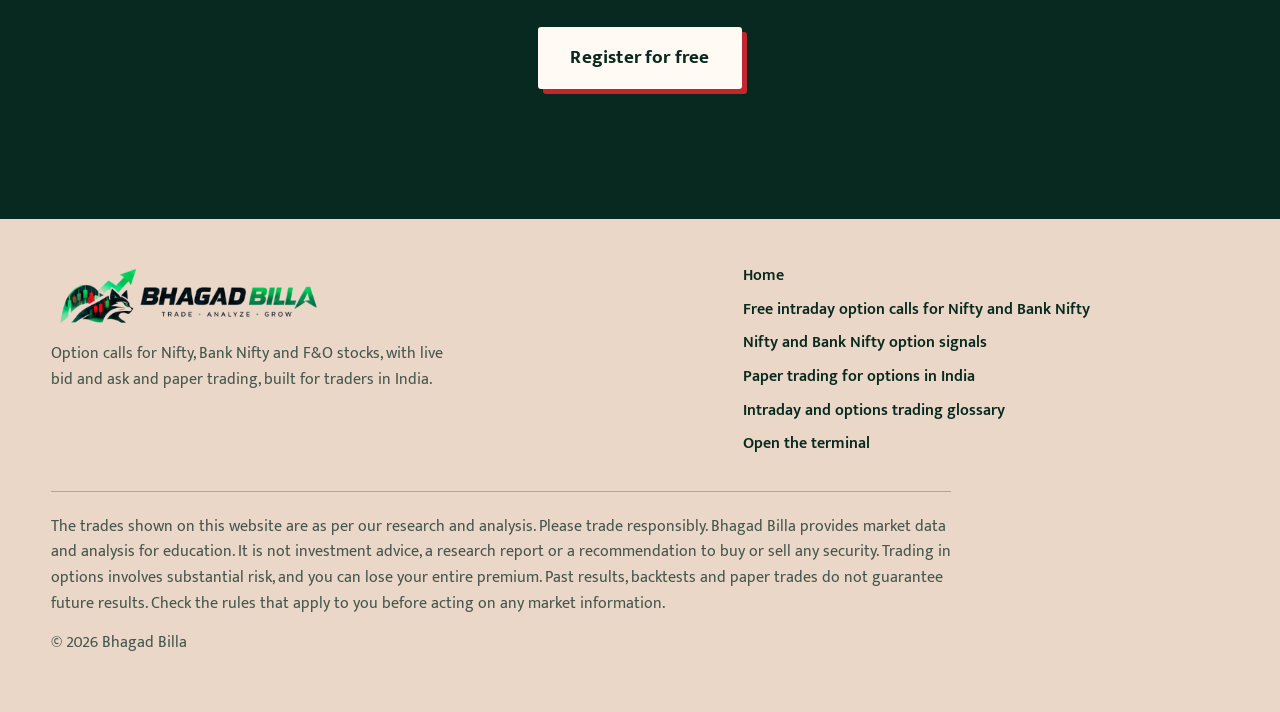
==== commit ce077f55: "Update bhagadbilla.com copy, 15-day trial, pricing, and ticker endpoint" ====
--- a/free-intraday-option-calls/index.html
+++ b/free-intraday-option-calls/index.html
@@ -53,7 +53,7 @@
     <a href="/nifty-bank-nifty-option-signals/">Nifty &amp; Bank Nifty</a>
     <a href="/paper-trading-india/">Paper trading</a>
     <button class="theme-toggle" type="button" aria-label="Switch to dark mode" aria-pressed="false"><svg class="moon" viewBox="0 0 24 24" fill="none" stroke="currentColor" stroke-width="2" stroke-linecap="round" stroke-linejoin="round" aria-hidden="true"><path d="M21 12.8A9 9 0 1 1 11.2 3a7 7 0 0 0 9.8 9.8z"/></svg><svg class="sun" viewBox="0 0 24 24" fill="none" stroke="currentColor" stroke-width="2" stroke-linecap="round" aria-hidden="true"><circle cx="12" cy="12" r="4"/><path d="M12 2v2M12 20v2M4.9 4.9l1.4 1.4M17.7 17.7l1.4 1.4M2 12h2M20 12h2M4.9 19.1l1.4-1.4M17.7 6.3l1.4-1.4"/></svg></button>
-    <a class="btn small" href="https://bhagadbilla.tech">Start now</a>
+    <a class="btn small" href="https://bhagadbilla.tech">Register for free</a>
   </nav>
 </header>
 
@@ -62,7 +62,7 @@
     <p class="crumbs"><a href="/">Home</a> / Free intraday option calls for Nifty and Bank Nifty</p>
     <h1 style="font-size:clamp(42px,6vw,80px)">Free intraday option calls for Nifty and Bank Nifty</h1>
     <p class="lede">How to read a call: contract, live bid and ask, trigger, stop-loss and targets, and how to practise it with paper money first.</p>
-    <div class="cta-row"><a class="btn" href="https://bhagadbilla.tech">Open the terminal</a></div>
+    <div class="cta-row"><a class="btn" href="https://bhagadbilla.tech">Register for free</a></div>
   </div></header>
   <article class="prose"><div class="narrow">
 
@@ -94,7 +94,7 @@
     <p>Updated 2026-10-26. <a href="https://bhagadbilla.tech">Open the Bhagad Billa terminal</a> to see today's calls.</p>
   </div></article>
   <section class="block closing"><div class="wrap"><h2>See today's calls on live prices.</h2>
-    <p class="sub">Start with paper money and judge the calls yourself.</p><div class="cta-row"><a class="btn" href="https://bhagadbilla.tech">Start now</a></div></div></section>
+    <p class="sub">Start with paper money and judge the calls yourself.</p><div class="cta-row"><a class="btn" href="https://bhagadbilla.tech">Register for free</a></div></div></section>
 </main>
 
 <footer>
--- a/assets/site.css
+++ b/assets/site.css
@@ -198,3 +198,17 @@
 .hero-inner{padding-top:92px;padding-bottom:20px}
 .lede{margin-top:16px}.cta-row{margin-top:22px}.fine{margin-top:14px;font-size:14.5px}
 @media (max-width:980px){.hero-inner{padding-top:150px}}
+
+/* free-trial hook, markets strip, plan */
+.hook{display:inline-block;margin-bottom:18px;padding:8px 16px;border:2px solid var(--ink);background:var(--paper-2);color:var(--ink);text-decoration:none;font-size:17px;box-shadow:4px 4px 0 var(--down);transition:transform .14s ease,box-shadow .14s ease}
+.hook b{font-weight:700}
+.hook:hover{transform:translate(-2px,-2px);box-shadow:6px 6px 0 var(--down)}
+.markets{display:grid;grid-template-columns:repeat(5,1fr);margin-top:44px;border-top:2px solid var(--ink);border-bottom:2px solid var(--ink)}
+.markets div{padding:22px 18px;border-right:1px solid var(--rule);display:flex;flex-direction:column;gap:4px}
+.markets div:last-child{border-right:0}
+.markets b{font-family:var(--display);font-weight:400;font-size:clamp(22px,2.4vw,32px);line-height:1.1}
+.markets span{color:var(--muted);font-size:16px}
+.specimen.plan{align-items:center}
+.plan-lead{font-size:clamp(26px,3vw,40px);line-height:1.1}
+@media (max-width:980px){.markets{grid-template-columns:repeat(2,1fr)}.markets div{border-bottom:1px solid var(--rule)}.markets div:nth-child(2n){border-right:0}.markets div:last-child{grid-column:1/-1;border-bottom:0}}
+@media (prefers-reduced-motion:reduce){.hook{transition:none}}
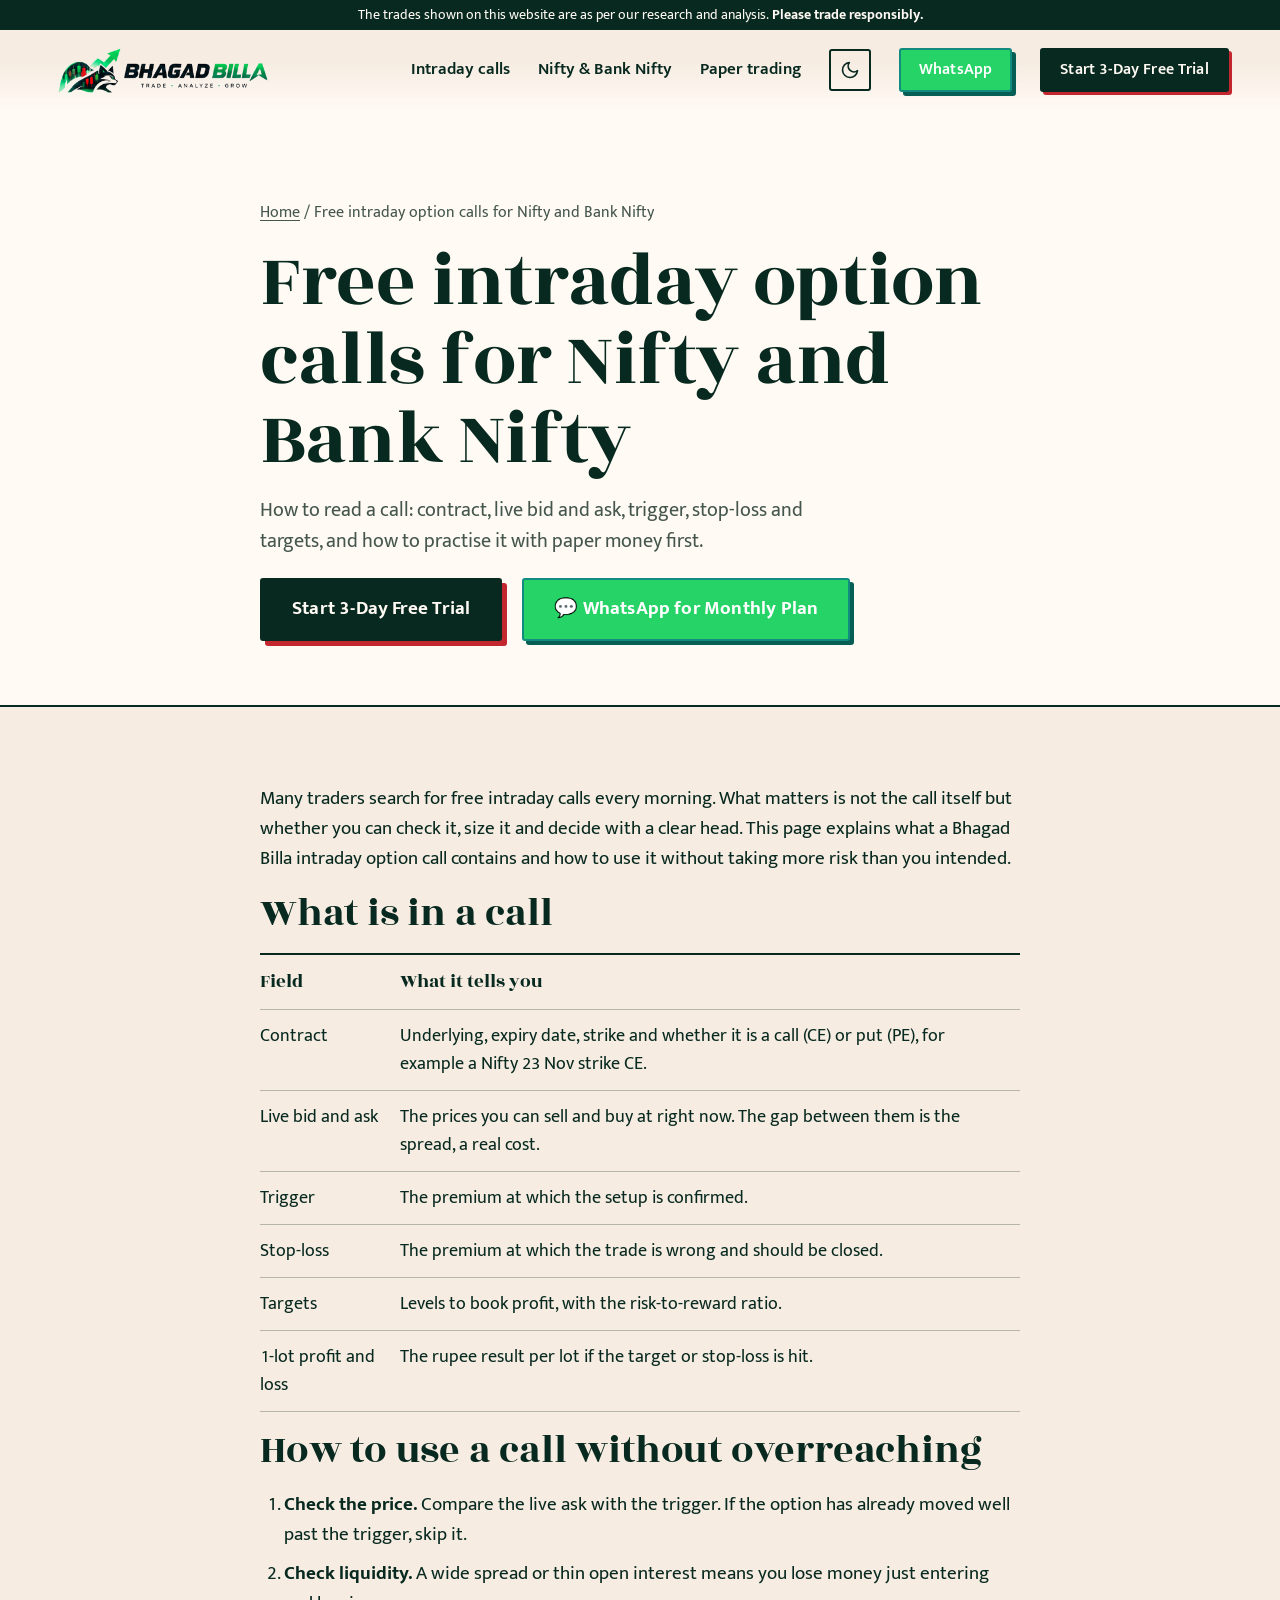
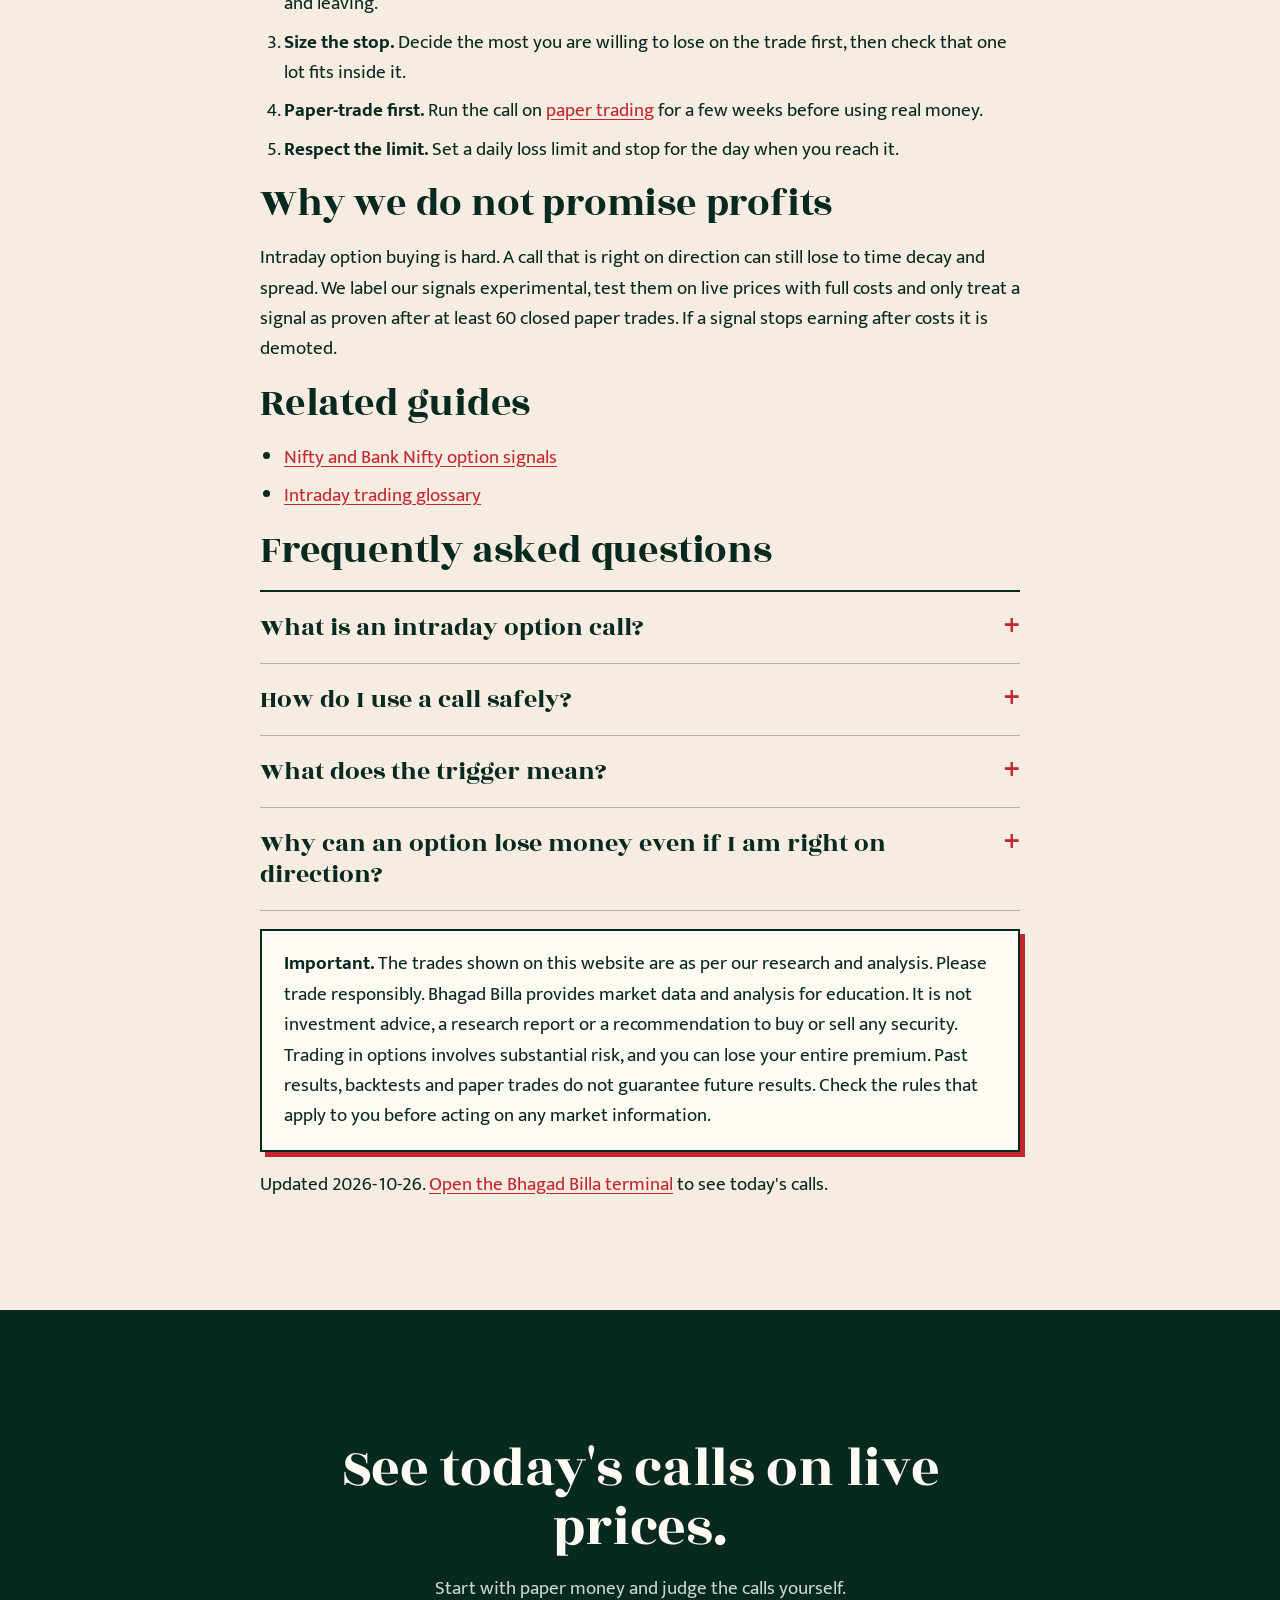
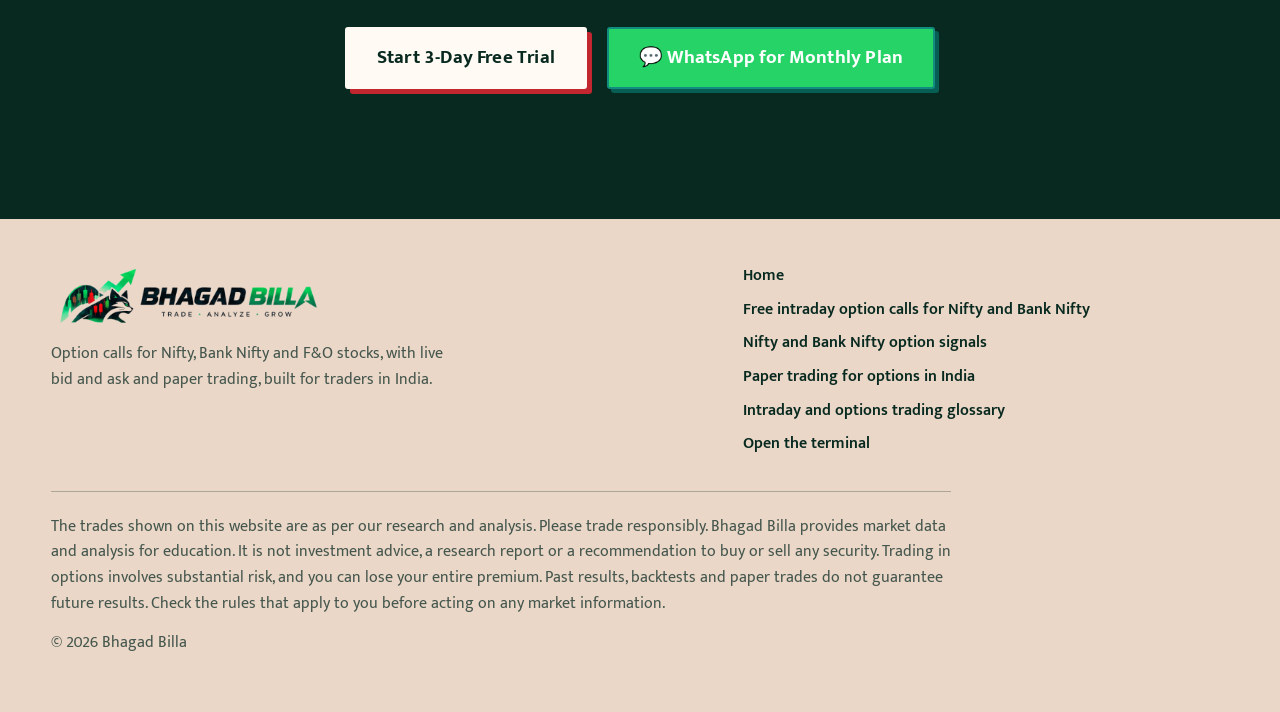
==== commit 18978fa7: "feat: initial commit for bhagadbilla.com landing website" ====
--- a/free-intraday-option-calls/index.html
+++ b/free-intraday-option-calls/index.html
@@ -53,7 +53,8 @@
     <a href="/nifty-bank-nifty-option-signals/">Nifty &amp; Bank Nifty</a>
     <a href="/paper-trading-india/">Paper trading</a>
     <button class="theme-toggle" type="button" aria-label="Switch to dark mode" aria-pressed="false"><svg class="moon" viewBox="0 0 24 24" fill="none" stroke="currentColor" stroke-width="2" stroke-linecap="round" stroke-linejoin="round" aria-hidden="true"><path d="M21 12.8A9 9 0 1 1 11.2 3a7 7 0 0 0 9.8 9.8z"/></svg><svg class="sun" viewBox="0 0 24 24" fill="none" stroke="currentColor" stroke-width="2" stroke-linecap="round" aria-hidden="true"><circle cx="12" cy="12" r="4"/><path d="M12 2v2M12 20v2M4.9 4.9l1.4 1.4M17.7 17.7l1.4 1.4M2 12h2M20 12h2M4.9 19.1l1.4-1.4M17.7 6.3l1.4-1.4"/></svg></button>
-    <a class="btn small" href="https://bhagadbilla.tech">Register for free</a>
+    <a class="btn small wa" href="https://wa.me/916006787207?text=Hi%20Bhagad%20Billa%20team%2C%20I%20want%20to%20know%20more%20about%20the%20monthly%20subscription%20plan." target="_blank" rel="noopener">WhatsApp</a>
+    <a class="btn small" href="https://bhagadbilla.tech">Start 3-Day Free Trial</a>
   </nav>
 </header>
 
@@ -62,7 +63,7 @@
     <p class="crumbs"><a href="/">Home</a> / Free intraday option calls for Nifty and Bank Nifty</p>
     <h1 style="font-size:clamp(42px,6vw,80px)">Free intraday option calls for Nifty and Bank Nifty</h1>
     <p class="lede">How to read a call: contract, live bid and ask, trigger, stop-loss and targets, and how to practise it with paper money first.</p>
-    <div class="cta-row"><a class="btn" href="https://bhagadbilla.tech">Register for free</a></div>
+    <div class="cta-row"><a class="btn" href="https://bhagadbilla.tech">Start 3-Day Free Trial</a> <a class="btn wa" href="https://wa.me/916006787207?text=Hi%20Bhagad%20Billa%20team%2C%20I%20want%20to%20know%20more%20about%20the%20monthly%20subscription%20plan." target="_blank" rel="noopener">💬 WhatsApp for Monthly Plan</a></div>
   </div></header>
   <article class="prose"><div class="narrow">
 
@@ -94,7 +95,7 @@
     <p>Updated 2026-10-26. <a href="https://bhagadbilla.tech">Open the Bhagad Billa terminal</a> to see today's calls.</p>
   </div></article>
   <section class="block closing"><div class="wrap"><h2>See today's calls on live prices.</h2>
-    <p class="sub">Start with paper money and judge the calls yourself.</p><div class="cta-row"><a class="btn" href="https://bhagadbilla.tech">Register for free</a></div></div></section>
+    <p class="sub">Start with paper money and judge the calls yourself.</p><div class="cta-row"><a class="btn" href="https://bhagadbilla.tech">Start 3-Day Free Trial</a> <a class="btn wa" href="https://wa.me/916006787207?text=Hi%20Bhagad%20Billa%20team%2C%20I%20want%20to%20know%20more%20about%20the%20monthly%20subscription%20plan." target="_blank" rel="noopener">💬 WhatsApp for Monthly Plan</a></div></div></section>
 </main>
 
 <footer>
--- a/assets/site.css
+++ b/assets/site.css
@@ -212,3 +212,9 @@
 .plan-lead{font-size:clamp(26px,3vw,40px);line-height:1.1}
 @media (max-width:980px){.markets{grid-template-columns:repeat(2,1fr)}.markets div{border-bottom:1px solid var(--rule)}.markets div:nth-child(2n){border-right:0}.markets div:last-child{grid-column:1/-1;border-bottom:0}}
 @media (prefers-reduced-motion:reduce){.hook{transition:none}}
+
+/* WhatsApp CTA Button */
+.btn.wa{background:#25D366 !important;color:#ffffff !important;border-color:#128C7E !important;box-shadow:4px 4px 0 #075E54 !important}
+.btn.wa:hover{background:#20ba5a !important;transform:translate(-2px,-2px) !important;box-shadow:6px 6px 0 #075E54 !important}
+:root[data-theme="dark"] .btn.wa{background:#25D366 !important;color:#ffffff !important;border-color:#128C7E !important;box-shadow:4px 4px 0 #000000 !important}
+
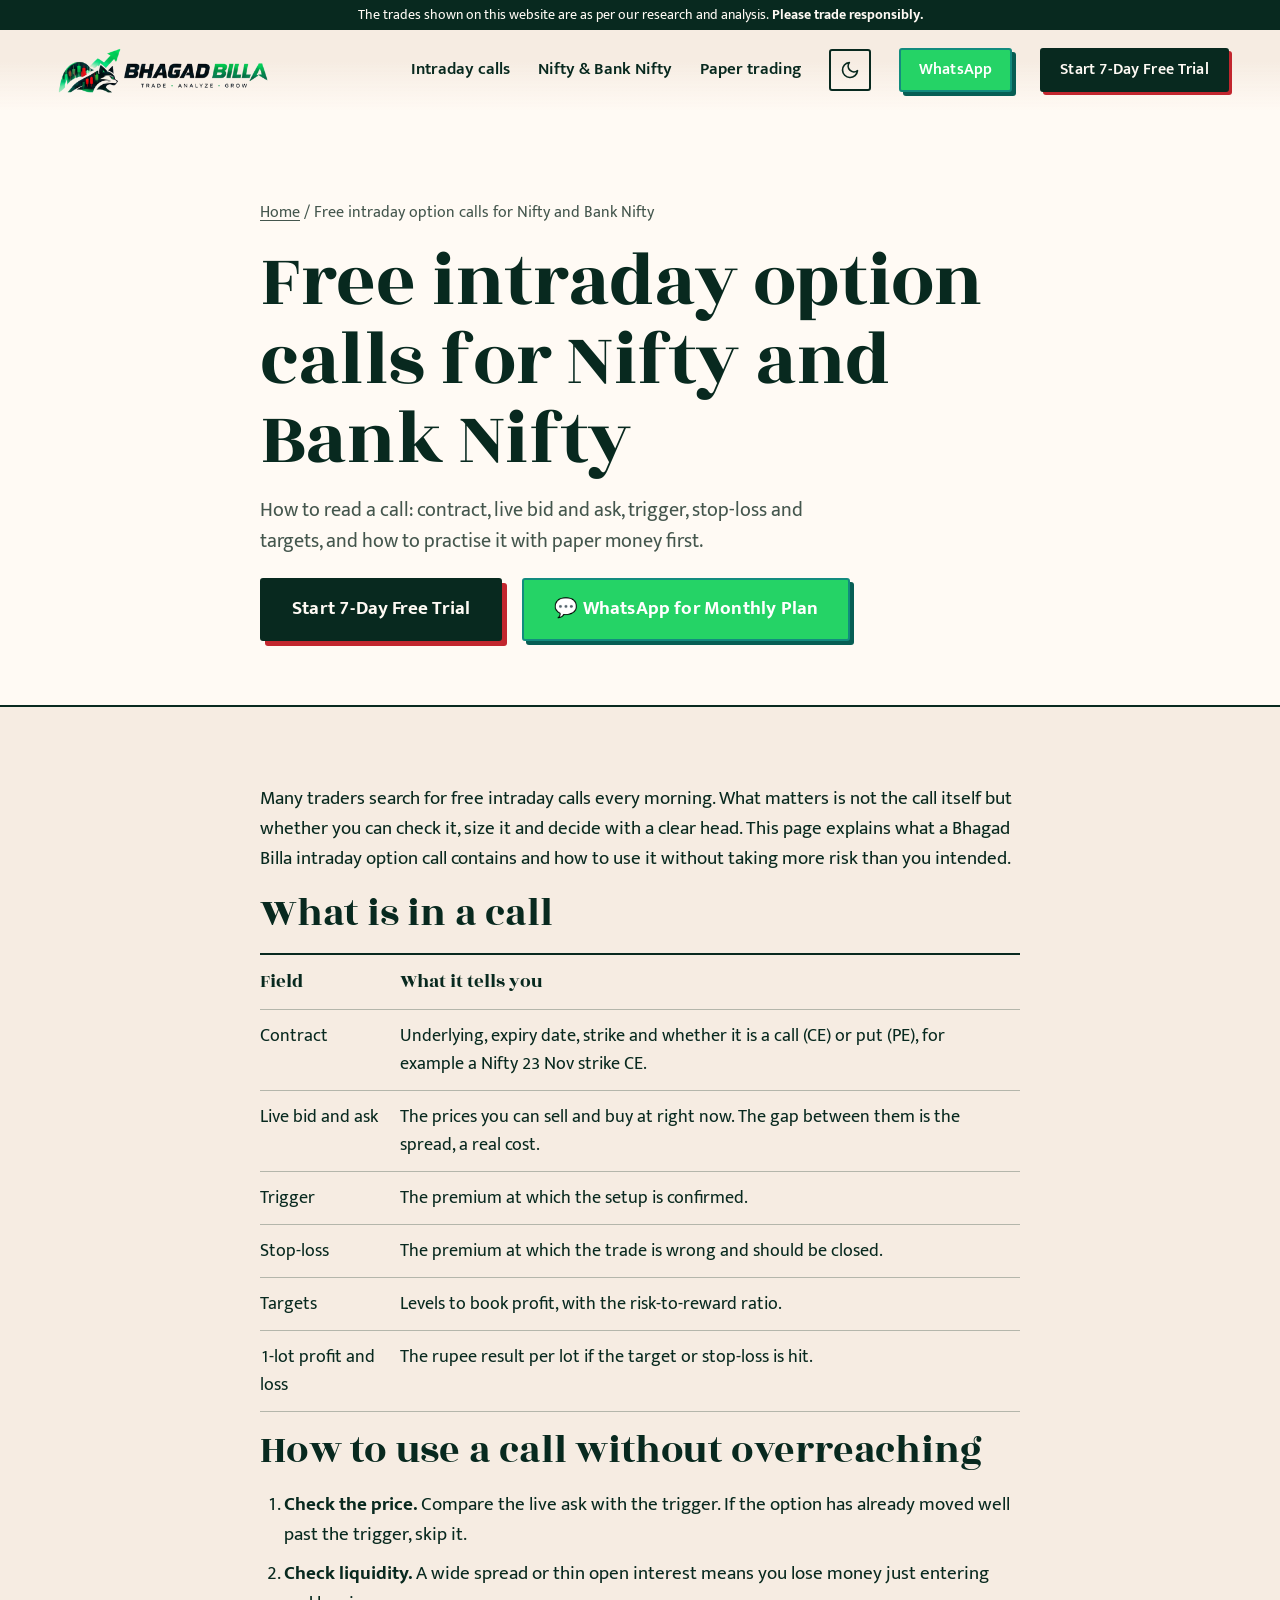
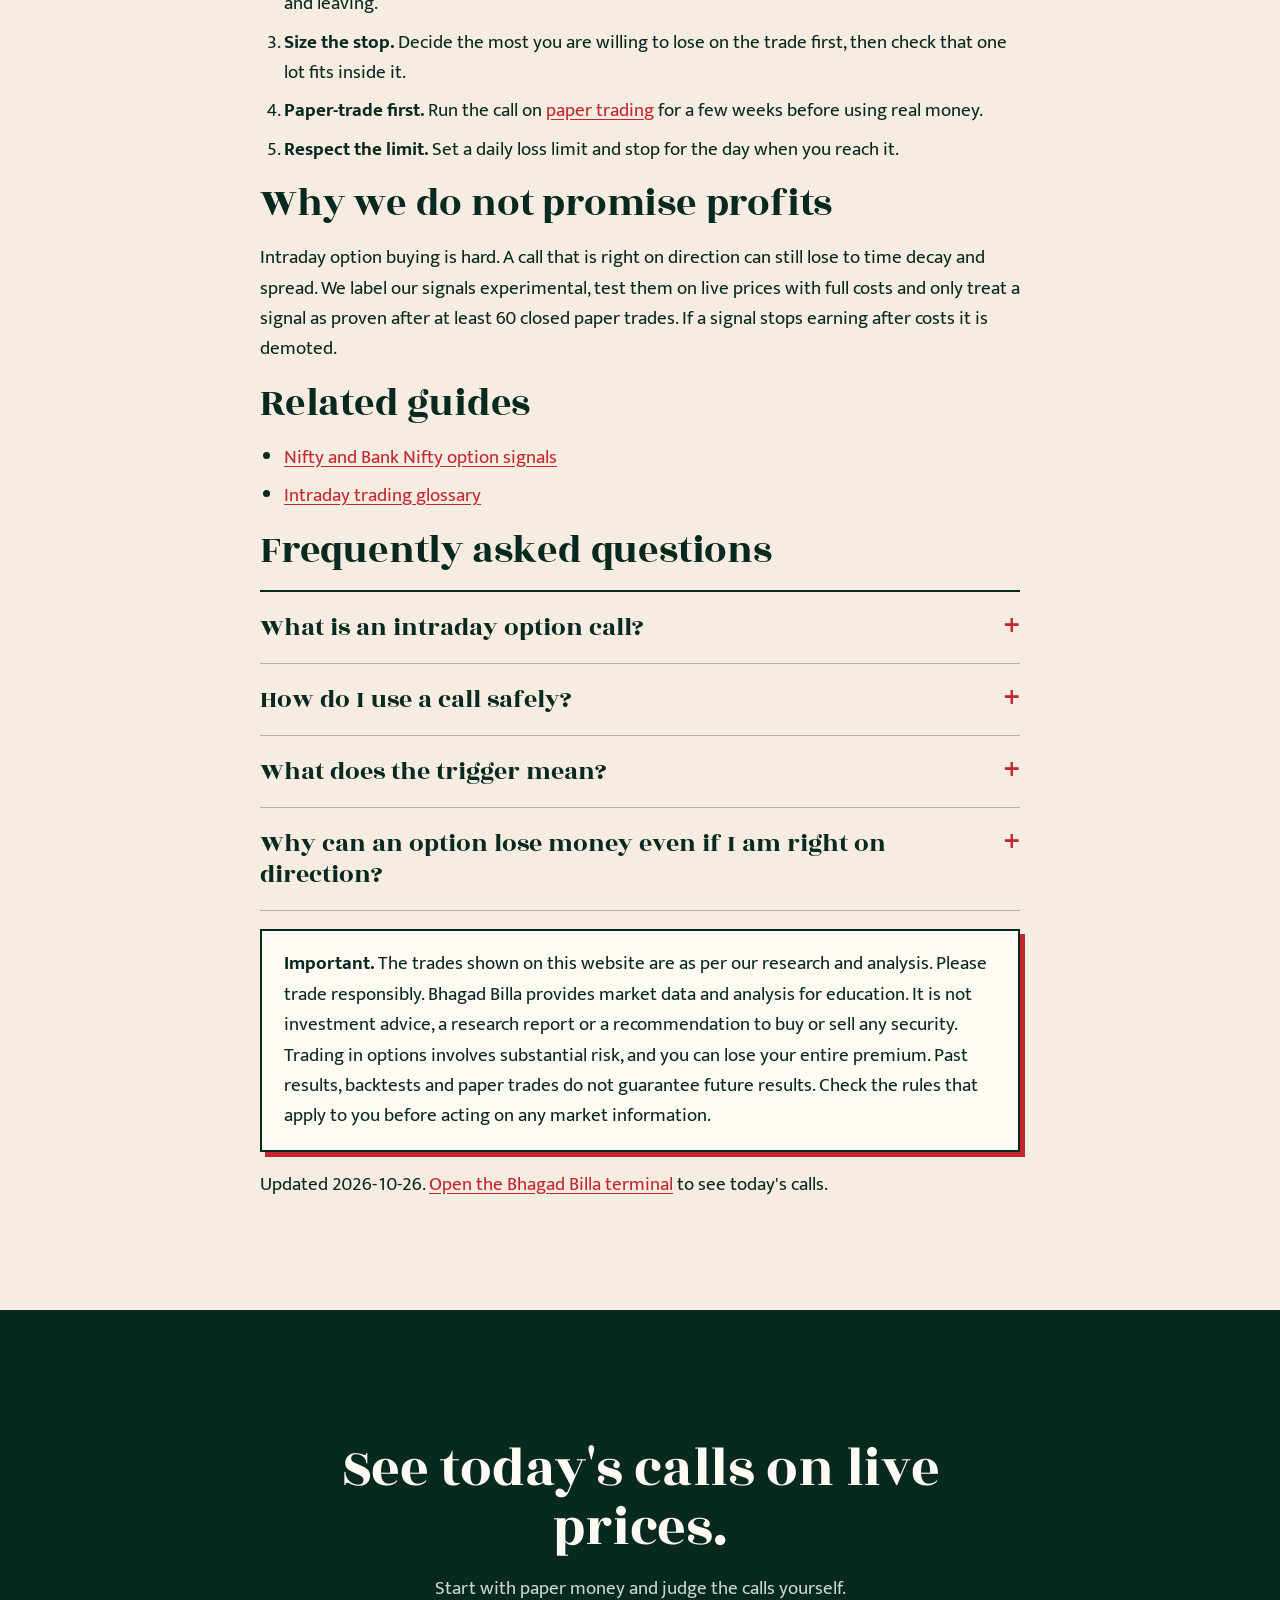
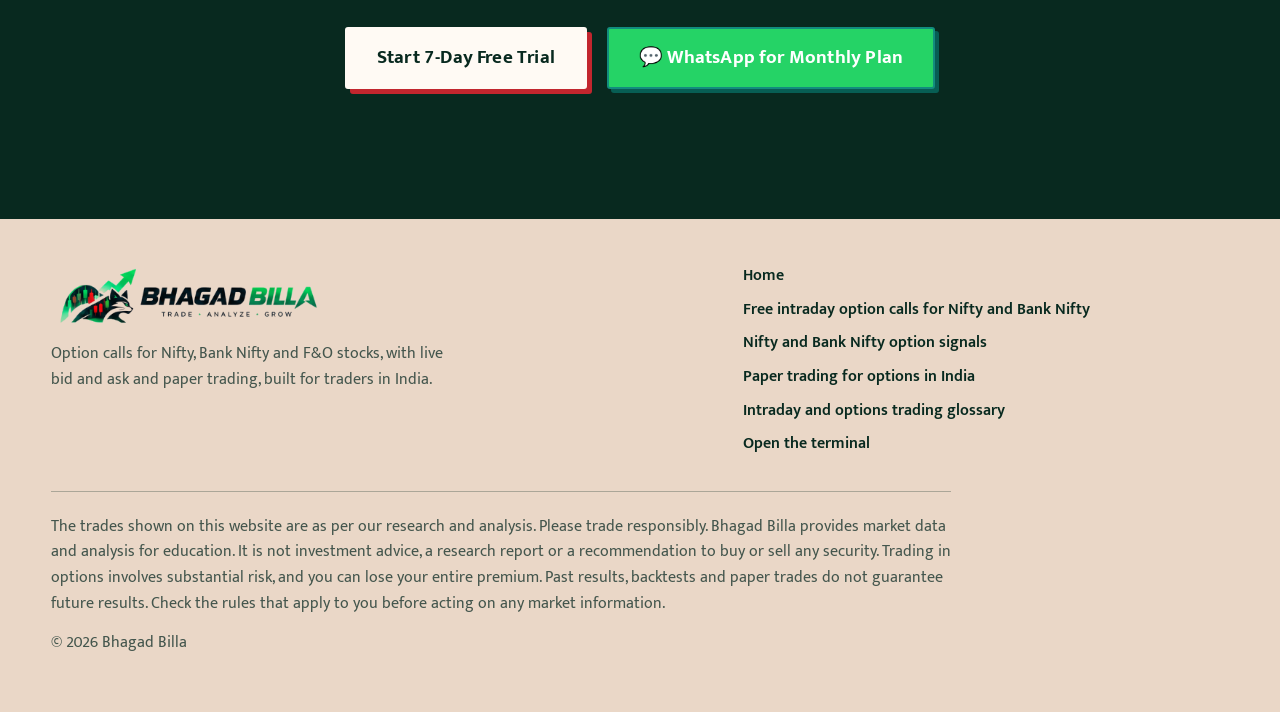
==== commit 1564f6d5: "feat: initial commit for bhagadbilla.com landing website" ====
--- a/free-intraday-option-calls/index.html
+++ b/free-intraday-option-calls/index.html
@@ -54,7 +54,7 @@
     <a href="/paper-trading-india/">Paper trading</a>
     <button class="theme-toggle" type="button" aria-label="Switch to dark mode" aria-pressed="false"><svg class="moon" viewBox="0 0 24 24" fill="none" stroke="currentColor" stroke-width="2" stroke-linecap="round" stroke-linejoin="round" aria-hidden="true"><path d="M21 12.8A9 9 0 1 1 11.2 3a7 7 0 0 0 9.8 9.8z"/></svg><svg class="sun" viewBox="0 0 24 24" fill="none" stroke="currentColor" stroke-width="2" stroke-linecap="round" aria-hidden="true"><circle cx="12" cy="12" r="4"/><path d="M12 2v2M12 20v2M4.9 4.9l1.4 1.4M17.7 17.7l1.4 1.4M2 12h2M20 12h2M4.9 19.1l1.4-1.4M17.7 6.3l1.4-1.4"/></svg></button>
     <a class="btn small wa" href="https://wa.me/916006787207?text=Hi%20Bhagad%20Billa%20team%2C%20I%20want%20to%20know%20more%20about%20the%20monthly%20subscription%20plan." target="_blank" rel="noopener">WhatsApp</a>
-    <a class="btn small" href="https://bhagadbilla.tech">Start 3-Day Free Trial</a>
+    <a class="btn small" href="https://bhagadbilla.tech">Start 7-Day Free Trial</a>
   </nav>
 </header>
 
@@ -63,7 +63,7 @@
     <p class="crumbs"><a href="/">Home</a> / Free intraday option calls for Nifty and Bank Nifty</p>
     <h1 style="font-size:clamp(42px,6vw,80px)">Free intraday option calls for Nifty and Bank Nifty</h1>
     <p class="lede">How to read a call: contract, live bid and ask, trigger, stop-loss and targets, and how to practise it with paper money first.</p>
-    <div class="cta-row"><a class="btn" href="https://bhagadbilla.tech">Start 3-Day Free Trial</a> <a class="btn wa" href="https://wa.me/916006787207?text=Hi%20Bhagad%20Billa%20team%2C%20I%20want%20to%20know%20more%20about%20the%20monthly%20subscription%20plan." target="_blank" rel="noopener">💬 WhatsApp for Monthly Plan</a></div>
+    <div class="cta-row"><a class="btn" href="https://bhagadbilla.tech">Start 7-Day Free Trial</a> <a class="btn wa" href="https://wa.me/916006787207?text=Hi%20Bhagad%20Billa%20team%2C%20I%20want%20to%20know%20more%20about%20the%20monthly%20subscription%20plan." target="_blank" rel="noopener">💬 WhatsApp for Monthly Plan</a></div>
   </div></header>
   <article class="prose"><div class="narrow">
 
@@ -95,7 +95,7 @@
     <p>Updated 2026-10-26. <a href="https://bhagadbilla.tech">Open the Bhagad Billa terminal</a> to see today's calls.</p>
   </div></article>
   <section class="block closing"><div class="wrap"><h2>See today's calls on live prices.</h2>
-    <p class="sub">Start with paper money and judge the calls yourself.</p><div class="cta-row"><a class="btn" href="https://bhagadbilla.tech">Start 3-Day Free Trial</a> <a class="btn wa" href="https://wa.me/916006787207?text=Hi%20Bhagad%20Billa%20team%2C%20I%20want%20to%20know%20more%20about%20the%20monthly%20subscription%20plan." target="_blank" rel="noopener">💬 WhatsApp for Monthly Plan</a></div></div></section>
+    <p class="sub">Start with paper money and judge the calls yourself.</p><div class="cta-row"><a class="btn" href="https://bhagadbilla.tech">Start 7-Day Free Trial</a> <a class="btn wa" href="https://wa.me/916006787207?text=Hi%20Bhagad%20Billa%20team%2C%20I%20want%20to%20know%20more%20about%20the%20monthly%20subscription%20plan." target="_blank" rel="noopener">💬 WhatsApp for Monthly Plan</a></div></div></section>
 </main>
 
 <footer>
